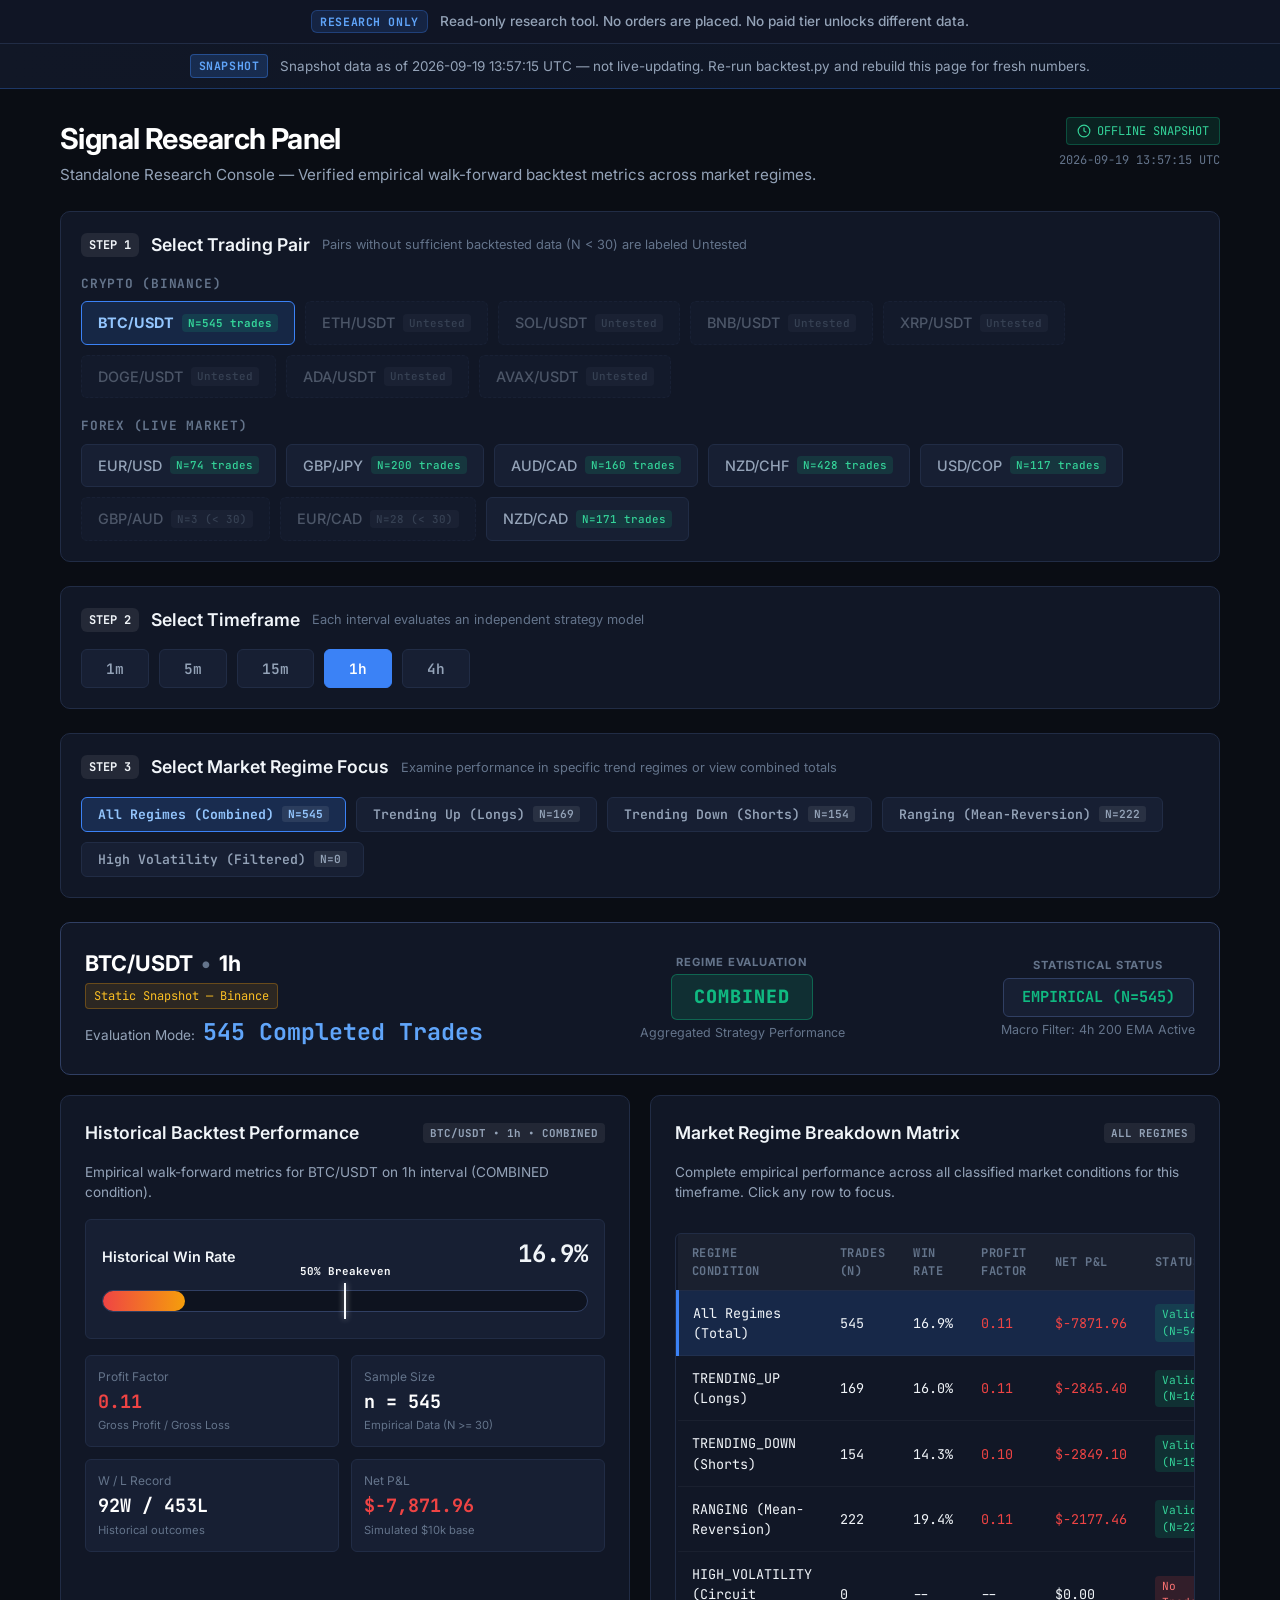
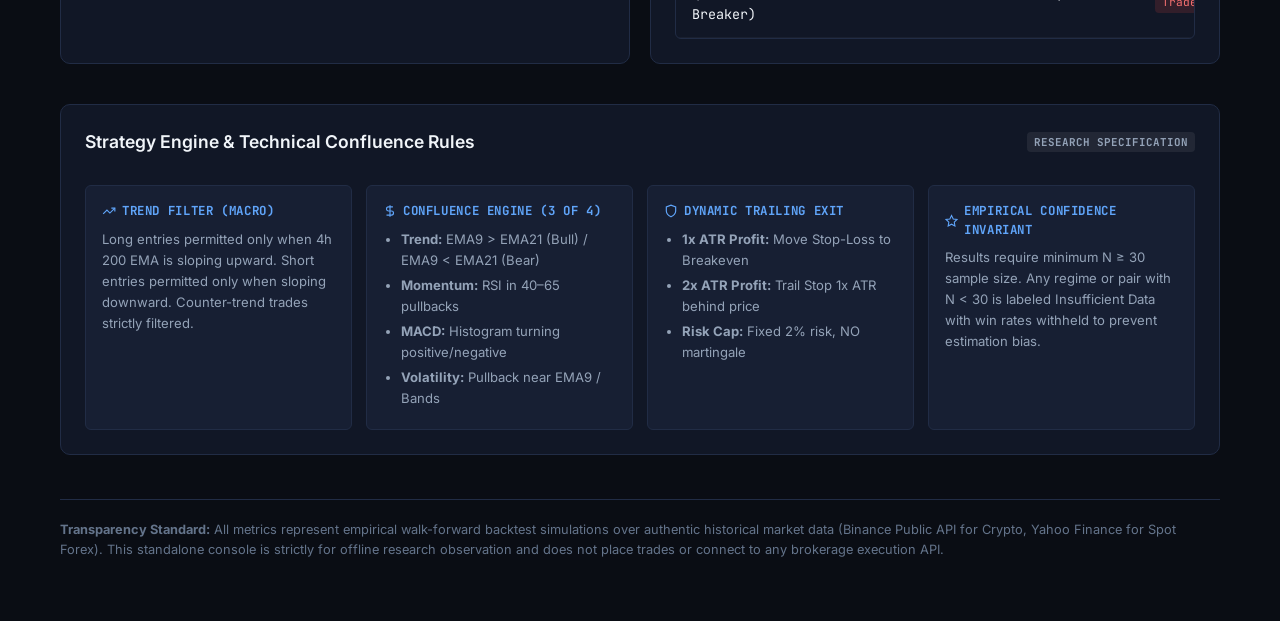
==== static_app/index.html @ f7560f65 "spot bot flask app" ====
<!DOCTYPE html>
<html lang="en">
<head>
  <meta charset="UTF-8">
  <meta name="viewport" content="width=device-width, initial-scale=1.0, maximum-scale=1.0, user-scalable=no">
  <title>Signal Research Panel | Offline Empirical Observer</title>

  <!-- PWA Metadata -->
  <link rel="manifest" href="manifest.json">
  <meta name="theme-color" content="#3b82f6">
  <meta name="apple-mobile-web-app-capable" content="yes">
  <meta name="apple-mobile-web-app-status-bar-style" content="black-translucent">
  <link rel="icon" type="image/png" sizes="192x192" href="icon-192.png">
  <link rel="apple-touch-icon" href="icon-192.png">

  <!-- Typography Fallbacks -->
  <link rel="preconnect" href="https://fonts.googleapis.com">
  <link rel="preconnect" href="https://fonts.gstatic.com" crossorigin>
  <link href="https://fonts.googleapis.com/css2?family=JetBrains+Mono:wght@400;500;600;700&family=Inter:wght@400;500;600;700&display=swap" rel="stylesheet">

  <style>
/* Signal Research Panel - Modern Dark Theme Stylesheet */
:root {
  --bg-main: #0a0d14;
  --bg-card: #111726;
  --bg-card-sub: #171f33;
  --border-subtle: #212c45;
  --border-strong: #303f63;
  
  --text-primary: #f1f5f9;
  --text-secondary: #94a3b8;
  --text-muted: #64748b;
  
  --color-brand: #3b82f6;
  --color-success: #10b981;
  --color-danger: #ef4444;
  --color-warning: #f59e0b;
  --color-info: #06b6d4;
  
  --font-sans: 'Inter', -apple-system, BlinkMacSystemFont, "Segoe UI", Roboto, sans-serif;
  --font-mono: 'JetBrains Mono', monospace;
  
  --radius-sm: 6px;
  --radius-md: 10px;
  --radius-lg: 14px;
}

* {
  box-sizing: border-box;
  margin: 0;
  padding: 0;
}

body {
  background-color: var(--bg-main);
  color: var(--text-primary);
  font-family: var(--font-sans);
  line-height: 1.5;
  min-height: 100vh;
  display: flex;
  flex-direction: column;
}

/* ==========================================================================
   Top Fixed Non-Dismissible Safety Banner
   ========================================================================== */
.top-notice-banner {
  position: sticky;
  top: 0;
  left: 0;
  right: 0;
  z-index: 100;
  background: rgba(17, 23, 38, 0.95);
  backdrop-filter: blur(8px);
  border-bottom: 1px solid var(--border-subtle);
  padding: 10px 20px;
}

.banner-inner {
  max-width: 1200px;
  margin: 0 auto;
  display: flex;
  align-items: center;
  gap: 12px;
  justify-content: center;
  font-size: 0.85rem;
}

.banner-badge {
  background-color: rgba(59, 130, 246, 0.15);
  color: #60a5fa;
  border: 1px solid rgba(59, 130, 246, 0.3);
  padding: 2px 8px;
  border-radius: var(--radius-sm);
  font-weight: 700;
  font-size: 0.72rem;
  letter-spacing: 0.05em;
  font-family: var(--font-mono);
}

.banner-text {
  color: var(--text-secondary);
  font-weight: 500;
}

/* ==========================================================================
   Main Application Container
   ========================================================================== */
.app-container {
  max-width: 1200px;
  width: 100%;
  margin: 0 auto;
  padding: 28px 20px 60px;
  display: flex;
  flex-direction: column;
  gap: 24px;
}

/* Header Section */
.panel-header {
  display: flex;
  justify-content: space-between;
  align-items: flex-start;
  flex-wrap: wrap;
  gap: 16px;
}

.panel-header h1 {
  font-size: 1.8rem;
  font-weight: 700;
  letter-spacing: -0.02em;
  color: #fff;
}

.panel-header .subtitle {
  color: var(--text-secondary);
  font-size: 0.95rem;
  margin-top: 4px;
}

.header-actions {
  display: flex;
  flex-direction: column;
  align-items: flex-end;
  gap: 6px;
}

.action-btn {
  background-color: var(--bg-card);
  color: var(--text-primary);
  border: 1px solid var(--border-strong);
  padding: 8px 16px;
  border-radius: var(--radius-sm);
  cursor: pointer;
  display: flex;
  align-items: center;
  gap: 8px;
  font-size: 0.88rem;
  font-weight: 600;
  transition: all 0.2s ease;
}

.action-btn:hover {
  background-color: var(--bg-card-sub);
  border-color: var(--color-brand);
}

.timestamp-label {
  font-size: 0.75rem;
  color: var(--text-muted);
  font-family: var(--font-mono);
}

/* ==========================================================================
   Selection Cards (Pairs & Timeframes)
   ========================================================================== */
.selection-card {
  background-color: var(--bg-card);
  border: 1px solid var(--border-subtle);
  border-radius: var(--radius-md);
  padding: 20px;
}

.step-header {
  display: flex;
  align-items: center;
  gap: 12px;
  margin-bottom: 16px;
  flex-wrap: wrap;
}

.step-number {
  background-color: rgba(255, 255, 255, 0.08);
  color: var(--text-primary);
  font-size: 0.75rem;
  font-weight: 700;
  padding: 3px 8px;
  border-radius: var(--radius-sm);
  font-family: var(--font-mono);
}

.step-header h2 {
  font-size: 1.1rem;
  font-weight: 600;
}

.step-hint {
  font-size: 0.8rem;
  color: var(--text-muted);
}

/* Chips Container */
.chips-container {
  display: flex;
  flex-wrap: wrap;
  gap: 10px;
}

.chip {
  background-color: var(--bg-card-sub);
  border: 1px solid var(--border-subtle);
  color: var(--text-secondary);
  padding: 10px 16px;
  border-radius: var(--radius-sm);
  cursor: pointer;
  display: flex;
  align-items: center;
  gap: 8px;
  font-size: 0.9rem;
  font-weight: 500;
  transition: all 0.15s ease;
  user-select: none;
}

.chip:hover:not(.disabled) {
  border-color: var(--color-brand);
  color: #fff;
  transform: translateY(-1px);
}

.chip.active {
  background-color: rgba(59, 130, 246, 0.15);
  border-color: var(--color-brand);
  color: #93c5fd;
  font-weight: 700;
}

.chip.disabled {
  opacity: 0.45;
  cursor: not-allowed;
  border-style: dashed;
}

.chip-status-tag {
  font-size: 0.68rem;
  padding: 1px 6px;
  border-radius: 4px;
  font-family: var(--font-mono);
}

.chip-status-tag.tested {
  background-color: rgba(16, 185, 129, 0.15);
  color: #34d399;
}

.chip-status-tag.untested {
  background-color: rgba(148, 163, 184, 0.12);
  color: var(--text-muted);
}

/* Pair Grouping */
.pair-groups-container {
  display: flex;
  flex-direction: column;
  gap: 18px;
  width: 100%;
}

.pair-group {
  display: flex;
  flex-direction: column;
  gap: 8px;
}

.group-title {
  font-size: 0.8rem;
  font-weight: 700;
  color: var(--text-muted);
  text-transform: uppercase;
  letter-spacing: 0.06em;
  font-family: var(--font-mono);
  display: flex;
  align-items: center;
  gap: 6px;
}

.group-chips {
  display: flex;
  flex-wrap: wrap;
  gap: 10px;
}

/* Data Source Badge */
.source-tag {
  display: inline-block;
  font-size: 0.75rem;
  font-family: var(--font-mono);
  padding: 3px 8px;
  border-radius: 4px;
  background-color: rgba(255, 255, 255, 0.06);
  color: var(--text-secondary);
  border: 1px solid var(--border-subtle);
  margin-top: 4px;
}

.source-tag.forex {
  background-color: rgba(14, 165, 233, 0.12);
  color: #38bdf8;
  border-color: rgba(14, 165, 233, 0.3);
}

.source-tag.crypto {
  background-color: rgba(245, 158, 11, 0.12);
  color: #fbbf24;
  border-color: rgba(245, 158, 11, 0.3);
}

/* Timeframe Buttons */
.timeframe-buttons {
  display: flex;
  flex-wrap: wrap;
  gap: 10px;
}

.tf-btn {
  background-color: var(--bg-card-sub);
  border: 1px solid var(--border-subtle);
  color: var(--text-secondary);
  padding: 9px 24px;
  border-radius: var(--radius-sm);
  font-family: var(--font-mono);
  font-size: 0.9rem;
  font-weight: 600;
  cursor: pointer;
  transition: all 0.15s ease;
}

.tf-btn:hover {
  border-color: var(--color-brand);
  color: #fff;
}

.tf-btn.active {
  background-color: var(--color-brand);
  border-color: var(--color-brand);
  color: #fff;
}

/* ==========================================================================
   Result Panel
   ========================================================================== */
.result-panel {
  display: flex;
  flex-direction: column;
  gap: 20px;
}

.result-summary-card {
  background-color: var(--bg-card);
  border: 1px solid var(--border-strong);
  border-radius: var(--radius-md);
  padding: 24px;
  display: flex;
  justify-content: space-between;
  align-items: center;
  flex-wrap: wrap;
  gap: 20px;
}

.pair-timeframe-tag {
  font-size: 1.35rem;
  font-weight: 700;
  display: flex;
  align-items: center;
  gap: 8px;
  color: #fff;
}

.dot-separator {
  color: var(--text-muted);
}

.price-display {
  display: flex;
  align-items: baseline;
  gap: 8px;
  margin-top: 6px;
}

.price-label {
  font-size: 0.85rem;
  color: var(--text-secondary);
}

.price-value {
  font-family: var(--font-mono);
  font-size: 1.45rem;
  font-weight: 700;
  color: #60a5fa;
}

.summary-center, .summary-right {
  display: flex;
  flex-direction: column;
  align-items: center;
  text-align: center;
  gap: 4px;
}

.metric-label {
  font-size: 0.7rem;
  font-weight: 700;
  letter-spacing: 0.08em;
  color: var(--text-muted);
}

.signal-badge {
  padding: 8px 22px;
  border-radius: var(--radius-sm);
  font-size: 1.15rem;
  font-weight: 800;
  letter-spacing: 0.05em;
  font-family: var(--font-mono);
  text-transform: uppercase;
  border: 1px solid transparent;
}

.signal-badge.signal-long {
  background-color: rgba(16, 185, 129, 0.15);
  color: #10b981;
  border-color: rgba(16, 185, 129, 0.4);
}

.signal-badge.signal-short {
  background-color: rgba(239, 68, 68, 0.15);
  color: #ef4444;
  border-color: rgba(239, 68, 68, 0.4);
}

.signal-badge.signal-hold {
  background-color: rgba(100, 116, 139, 0.15);
  color: #94a3b8;
  border-color: rgba(100, 116, 139, 0.3);
}

.rule-subtext, .macro-subtext {
  font-size: 0.78rem;
  color: var(--text-muted);
}

.regime-badge {
  background-color: var(--bg-card-sub);
  border: 1px solid var(--border-strong);
  color: #e2e8f0;
  font-family: var(--font-mono);
  font-size: 0.95rem;
  font-weight: 700;
  padding: 7px 18px;
  border-radius: var(--radius-sm);
}

/* ==========================================================================
   Analysis Grid (Backtest vs Live Indicators)
   ========================================================================== */
.analysis-grid {
  display: grid;
  grid-template-columns: repeat(auto-fit, minmax(360px, 1fr));
  gap: 20px;
}

.analysis-card {
  background-color: var(--bg-card);
  border: 1px solid var(--border-subtle);
  border-radius: var(--radius-md);
  padding: 24px;
  display: flex;
  flex-direction: column;
  gap: 16px;
}

.card-header {
  display: flex;
  justify-content: space-between;
  align-items: center;
}

.card-header h3 {
  font-size: 1.1rem;
  font-weight: 600;
}

.card-tag {
  font-size: 0.68rem;
  font-family: var(--font-mono);
  font-weight: 700;
  background-color: rgba(255, 255, 255, 0.07);
  padding: 2px 7px;
  border-radius: 4px;
  color: var(--text-secondary);
}

.card-description {
  font-size: 0.85rem;
  color: var(--text-secondary);
}

/* Win Rate Gauge Block */
.win-rate-block {
  background-color: var(--bg-card-sub);
  border: 1px solid var(--border-subtle);
  border-radius: var(--radius-sm);
  padding: 16px;
}

.win-rate-header {
  display: flex;
  justify-content: space-between;
  align-items: baseline;
  margin-bottom: 12px;
}

.stat-title {
  font-size: 0.9rem;
  font-weight: 600;
}

.stat-number {
  font-family: var(--font-mono);
  font-size: 1.5rem;
  font-weight: 700;
  color: #fff;
}

/* Gauge with 50% Breakeven Line */
.gauge-wrapper {
  margin: 18px 0 10px;
}

.gauge-track {
  position: relative;
  height: 22px;
  background-color: rgba(0, 0, 0, 0.4);
  border: 1px solid var(--border-strong);
  border-radius: 11px;
  overflow: visible;
}

.gauge-fill {
  height: 100%;
  border-radius: 10px;
  background: linear-gradient(90deg, #ef4444, #f59e0b);
  transition: width 0.4s ease-out;
}

.gauge-fill.profitable {
  background: linear-gradient(90deg, #10b981, #059669);
}

.breakeven-line {
  position: absolute;
  top: -8px;
  bottom: -8px;
  left: 50%;
  width: 2px;
  background-color: #f8fafc;
  transform: translateX(-50%);
  z-index: 2;
  box-shadow: 0 0 6px rgba(255, 255, 255, 0.6);
}

.breakeven-label {
  position: absolute;
  top: -20px;
  left: 50%;
  transform: translateX(-50%);
  font-size: 0.68rem;
  font-weight: 700;
  font-family: var(--font-mono);
  color: #f8fafc;
  white-space: nowrap;
}

/* Insufficient Data Alert Box */
.warning-box {
  background-color: rgba(245, 158, 11, 0.1);
  border: 1px solid rgba(245, 158, 11, 0.3);
  color: #fcd34d;
  padding: 12px 14px;
  border-radius: var(--radius-sm);
  display: flex;
  align-items: flex-start;
  gap: 10px;
  font-size: 0.82rem;
  margin-top: 10px;
}

.warning-box p {
  color: #fde68a;
  margin-top: 4px;
  font-size: 0.77rem;
}

.hidden {
  display: none !important;
}

/* Secondary Metrics Grid */
.backtest-metrics-grid {
  display: grid;
  grid-template-columns: 1fr 1fr;
  gap: 12px;
}

.metric-box {
  background-color: var(--bg-card-sub);
  border: 1px solid var(--border-subtle);
  border-radius: var(--radius-sm);
  padding: 12px;
  display: flex;
  flex-direction: column;
}

.box-label {
  font-size: 0.75rem;
  color: var(--text-muted);
}

.box-value {
  font-family: var(--font-mono);
  font-size: 1.15rem;
  font-weight: 700;
  color: #fff;
  margin: 2px 0;
}

.box-hint {
  font-size: 0.7rem;
  color: var(--text-muted);
}

/* Indicators Grid */
.indicators-grid {
  display: grid;
  grid-template-columns: repeat(auto-fit, minmax(150px, 1fr));
  gap: 12px;
}

.ind-card {
  background-color: var(--bg-card-sub);
  border: 1px solid var(--border-subtle);
  border-radius: var(--radius-sm);
  padding: 12px;
  display: flex;
  flex-direction: column;
  gap: 4px;
}

.ind-name {
  font-size: 0.75rem;
  color: var(--text-muted);
}

.ind-main-val {
  font-family: var(--font-mono);
  font-size: 1.15rem;
  font-weight: 700;
  color: #e2e8f0;
}

.ind-dual-value {
  display: flex;
  align-items: baseline;
  gap: 4px;
  font-family: var(--font-mono);
  font-size: 0.95rem;
  font-weight: 600;
  color: #e2e8f0;
}

.vs-divider {
  color: var(--text-muted);
  font-size: 0.8rem;
}

.mono-val {
  font-family: var(--font-mono);
}

.ind-status {
  font-size: 0.72rem;
  color: var(--text-secondary);
}

/* Suggested Levels Card */
.suggested-levels-box {
  background-color: rgba(30, 41, 59, 0.4);
  border: 1px solid var(--border-subtle);
  border-radius: var(--radius-sm);
  padding: 14px;
  margin-top: 4px;
}

.levels-header {
  margin-bottom: 8px;
}

.levels-title {
  font-size: 0.78rem;
  font-weight: 600;
  color: var(--text-muted);
  text-transform: uppercase;
  letter-spacing: 0.04em;
}

.levels-row {
  display: flex;
  justify-content: space-between;
  flex-wrap: wrap;
  gap: 12px;
  font-size: 0.86rem;
  color: var(--text-secondary);
}

.sl-val {
  color: #f87171;
}

.tp-val {
  color: #34d399;
}

/* ==========================================================================
   Footer
   ========================================================================== */
.panel-footer {
  margin-top: 20px;
  border-top: 1px solid var(--border-subtle);
  padding-top: 20px;
}

.footer-notice p {
  font-size: 0.8rem;
  color: var(--text-muted);
  line-height: 1.6;
}

/* Responsive adjustments */
@media (max-width: 768px) {
  .result-summary-card {
    flex-direction: column;
    align-items: flex-start;
  }
  .summary-center, .summary-right {
    align-items: flex-start;
    text-align: left;
  }
  .analysis-grid {
    grid-template-columns: 1fr;
  }
}


/* Standalone Static App Enhancements */
.snapshot-notice-banner {
  background: linear-gradient(90deg, #111726, #0e1626);
  border-bottom: 1px solid rgba(59, 130, 246, 0.3);
  color: #94a3b8;
  padding: 10px 18px;
  font-size: 0.84rem;
  display: flex;
  align-items: center;
  justify-content: center;
  gap: 12px;
  text-align: center;
  flex-wrap: wrap;
}

.snapshot-badge {
  background-color: rgba(59, 130, 246, 0.2);
  color: #60a5fa;
  border: 1px solid rgba(59, 130, 246, 0.4);
  font-family: var(--font-mono);
  font-size: 0.72rem;
  font-weight: 700;
  padding: 2px 8px;
  border-radius: 4px;
  text-transform: uppercase;
  letter-spacing: 0.05em;
}

.snapshot-status-tag {
  background-color: rgba(16, 185, 129, 0.12);
  color: #34d399;
  border: 1px solid rgba(16, 185, 129, 0.3);
  font-family: var(--font-mono);
  font-size: 0.75rem;
  padding: 4px 10px;
  border-radius: 4px;
  display: inline-flex;
  align-items: center;
  gap: 6px;
}

.regime-selector-buttons {
  display: flex;
  flex-wrap: wrap;
  gap: 10px;
}

.regime-btn {
  background-color: var(--bg-card-sub);
  border: 1px solid var(--border-subtle);
  color: var(--text-secondary);
  padding: 8px 16px;
  border-radius: var(--radius-sm);
  font-family: var(--font-mono);
  font-size: 0.82rem;
  font-weight: 600;
  cursor: pointer;
  transition: all 0.15s ease;
  display: flex;
  align-items: center;
  gap: 8px;
}

.regime-btn:hover {
  border-color: var(--color-brand);
  color: #fff;
}

.regime-btn.active {
  background-color: rgba(59, 130, 246, 0.2);
  border-color: var(--color-brand);
  color: #93c5fd;
  font-weight: 700;
}

.regime-btn .regime-count {
  font-size: 0.7rem;
  padding: 1px 6px;
  border-radius: 3px;
  background-color: rgba(255, 255, 255, 0.08);
}

.breakdown-table-wrapper {
  overflow-x: auto;
  margin-top: 14px;
  border: 1px solid var(--border-subtle);
  border-radius: var(--radius-sm);
}

.breakdown-table {
  width: 100%;
  border-collapse: collapse;
  font-size: 0.84rem;
  font-family: var(--font-sans);
}

.breakdown-table th {
  text-align: left;
  padding: 10px 14px;
  background-color: rgba(255, 255, 255, 0.04);
  color: var(--text-muted);
  font-family: var(--font-mono);
  font-size: 0.75rem;
  text-transform: uppercase;
  letter-spacing: 0.05em;
  border-bottom: 1px solid var(--border-subtle);
}

.breakdown-table td {
  padding: 12px 14px;
  border-bottom: 1px solid rgba(255, 255, 255, 0.04);
  color: var(--text-primary);
  font-family: var(--font-mono);
}

.breakdown-table tbody tr {
  cursor: pointer;
  transition: background-color 0.15s ease;
}

.breakdown-table tbody tr:hover {
  background-color: rgba(59, 130, 246, 0.08);
}

.breakdown-table tbody tr.active-row {
  background-color: rgba(59, 130, 246, 0.16);
  border-left: 3px solid var(--color-brand);
}

.status-pill {
  display: inline-block;
  font-size: 0.7rem;
  padding: 2px 7px;
  border-radius: 4px;
  font-family: var(--font-mono);
}

.status-pill.valid {
  background-color: rgba(16, 185, 129, 0.15);
  color: #34d399;
}

.status-pill.insufficient {
  background-color: rgba(239, 68, 68, 0.15);
  color: #f87171;
}

.spec-grid {
  display: grid;
  grid-template-columns: repeat(auto-fit, minmax(260px, 1fr));
  gap: 14px;
  margin-top: 14px;
}

.spec-box {
  background-color: var(--bg-card-sub);
  border: 1px solid var(--border-subtle);
  border-radius: var(--radius-sm);
  padding: 16px;
}

.spec-box-title {
  font-size: 0.78rem;
  font-family: var(--font-mono);
  font-weight: 700;
  color: #60a5fa;
  text-transform: uppercase;
  letter-spacing: 0.05em;
  margin-bottom: 8px;
  display: flex;
  align-items: center;
  gap: 6px;
}

.spec-box-body {
  font-size: 0.82rem;
  color: var(--text-secondary);
  line-height: 1.6;
}

.spec-box-body ul {
  padding-left: 18px;
  margin-top: 6px;
}

.spec-box-body li {
  margin-bottom: 4px;
}

.empty-state-notice {
  text-align: center;
  padding: 32px 16px;
  color: var(--text-muted);
  font-family: var(--font-mono);
  font-size: 0.9rem;
}

  </style>
</head>
<body>
  <!-- Fixed, Non-Dismissible Safety & Integrity Banner -->
  <header class="top-notice-banner" role="alert">
    <div class="banner-inner">
      <span class="banner-badge">RESEARCH ONLY</span>
      <span class="banner-text">Read-only research tool. No orders are placed. No paid tier unlocks different data.</span>
    </div>
  </header>

  <!-- Static Snapshot Notice Note (Requirement 5) -->
  <div class="snapshot-notice-banner">
    <span class="snapshot-badge">SNAPSHOT</span>
    <span>Snapshot data as of 2026-09-19 13:57:15 UTC — not live-updating. Re-run backtest.py and rebuild this page for fresh numbers.</span>
  </div>

  <main class="app-container">
    <!-- Header Title Section -->
    <section class="panel-header">
      <div class="title-group">
        <h1>Signal Research Panel</h1>
        <p class="subtitle">Standalone Research Console — Verified empirical walk-forward backtest metrics across market regimes.</p>
      </div>
      <div class="header-actions">
        <span class="snapshot-status-tag">
          <svg viewBox="0 0 24 24" width="14" height="14" fill="none" stroke="currentColor" stroke-width="2">
            <circle cx="12" cy="12" r="10"/>
            <polyline points="12 6 12 12 16 14"/>
          </svg>
          <span>OFFLINE SNAPSHOT</span>
        </span>
        <span class="timestamp-label">2026-09-19 13:57:15 UTC</span>
      </div>
    </section>

    <!-- Step 1: Pair Picker -->
    <section class="selection-card">
      <div class="step-header">
        <span class="step-number">STEP 1</span>
        <h2>Select Trading Pair</h2>
        <span class="step-hint">Pairs without sufficient backtested data (N &lt; 30) are labeled Untested</span>
      </div>
      <div id="pairContainer" class="chips-container" aria-label="Trading Pairs">
        <!-- Injected via JavaScript from embedded PAIR_GROUPS -->
      </div>
    </section>

    <!-- Step 2: Timeframe Picker -->
    <section class="selection-card">
      <div class="step-header">
        <span class="step-number">STEP 2</span>
        <h2>Select Timeframe</h2>
        <span class="step-hint">Each interval evaluates an independent strategy model</span>
      </div>
      <div id="timeframeContainer" class="timeframe-buttons" aria-label="Timeframes">
        <button class="tf-btn" data-tf="1m">1m</button>
        <button class="tf-btn" data-tf="5m">5m</button>
        <button class="tf-btn" data-tf="15m">15m</button>
        <button class="tf-btn active" data-tf="1h">1h</button>
        <button class="tf-btn" data-tf="4h">4h</button>
      </div>
    </section>

    <!-- Step 3: Market Regime Selector -->
    <section class="selection-card">
      <div class="step-header">
        <span class="step-number">STEP 3</span>
        <h2>Select Market Regime Focus</h2>
        <span class="step-hint">Examine performance in specific trend regimes or view combined totals</span>
      </div>
      <div id="regimeContainer" class="regime-selector-buttons" aria-label="Market Regimes">
        <!-- Injected via JavaScript -->
      </div>
    </section>

    <!-- Result Panel (Signal Summary, Backtested Metrics, Regime Matrix) -->
    <section id="resultPanel" class="result-panel">
      <!-- Top Signal Summary Header -->
      <div class="result-summary-card">
        <div class="summary-left">
          <div class="pair-timeframe-tag">
            <span id="displaySymbol">BTC/USDT</span>
            <span class="dot-separator">•</span>
            <span id="displayTimeframe">1h</span>
          </div>
          <div id="dataSourceBadge" class="source-tag crypto">Static Snapshot — Binance</div>
          <div class="price-display">
            <span class="price-label">Evaluation Mode:</span>
            <span id="displayPrice" class="price-value">Walk-Forward Simulation</span>
          </div>
        </div>

        <div class="summary-center">
          <span class="metric-label">REGIME EVALUATION</span>
          <div id="signalBadge" class="signal-badge signal-long">
            <span id="signalText">ALL REGIMES</span>
          </div>
          <span id="ruleSetText" class="rule-subtext">Aggregated Strategy Performance</span>
        </div>

        <div class="summary-right">
          <span class="metric-label">STATISTICAL STATUS</span>
          <div id="regimeBadge" class="regime-badge">EMPIRICAL DATA</div>
          <span id="macroTrendText" class="macro-subtext">Macro Filter: 4h 200 EMA Active</span>
        </div>
      </div>

      <!-- Main Two-Column Analysis Section -->
      <div class="analysis-grid">
        <!-- Left: Empirical Backtest Track Record -->
        <div class="analysis-card backtest-card">
          <div class="card-header">
            <h3>Historical Backtest Performance</h3>
            <span id="regimeTagLabel" class="card-tag">EXACT REGIME + TIMEFRAME</span>
          </div>
          <p id="regimeDescription" class="card-description">
            Empirical walk-forward metrics for this exact pair, timeframe, and regime combination.
          </p>

          <!-- Win Rate Visualization Bar -->
          <div class="win-rate-block">
            <div class="win-rate-header">
              <span class="stat-title">Historical Win Rate</span>
              <span id="winRateValue" class="stat-number">--.-%</span>
            </div>

            <!-- Gauge Container with 50% Breakeven Threshold -->
            <div class="gauge-wrapper">
              <div class="gauge-track">
                <div id="winRateBar" class="gauge-fill" style="width: 0%;"></div>
                <!-- 50% Reference Marker -->
                <div class="breakeven-line" title="50% Breakeven Reference">
                  <span class="breakeven-label">50% Breakeven</span>
                </div>
              </div>
            </div>

            <!-- Insufficient Data Alert Box (Shown when sample size < 30) -->
            <div id="insufficientDataAlert" class="warning-box hidden">
              <svg viewBox="0 0 24 24" width="18" height="18" fill="none" stroke="currentColor" stroke-width="2">
                <circle cx="12" cy="12" r="10"/>
                <line x1="12" y1="8" x2="12" y2="12"/>
                <line x1="12" y1="16" x2="12.01" y2="16"/>
              </svg>
              <div>
                <strong>Insufficient data — not enough completed trades yet.</strong>
                <p>Empirical sample size is under the mandatory 30-trade statistical confidence threshold. Win rate and profit factor are withheld to prevent misleading estimation.</p>
              </div>
            </div>
          </div>

          <!-- Secondary Backtest Metrics Grid -->
          <div class="backtest-metrics-grid">
            <div class="metric-box">
              <span class="box-label">Profit Factor</span>
              <span id="profitFactorValue" class="box-value">-.--</span>
              <span class="box-hint">Gross Profit / Gross Loss</span>
            </div>
            <div class="metric-box">
              <span class="box-label">Sample Size</span>
              <span id="sampleSizeValue" class="box-value">n = --</span>
              <span id="sampleConfidenceLabel" class="box-hint">Trades recorded</span>
            </div>
            <div class="metric-box">
              <span class="box-label">W / L Record</span>
              <span id="recordValue" class="box-value">--W / --L</span>
              <span class="box-hint">Historical outcomes</span>
            </div>
            <div class="metric-box">
              <span class="box-label">Net P&amp;L</span>
              <span id="netPnlValue" class="box-value">$---.--</span>
              <span class="box-hint">Simulated $10k base</span>
            </div>
          </div>
        </div>

        <!-- Right: Market Regime Breakdown Matrix -->
        <div class="analysis-card indicators-card">
          <div class="card-header">
            <h3>Market Regime Breakdown Matrix</h3>
            <span class="card-tag">ALL REGIMES</span>
          </div>
          <p class="card-description">
            Complete empirical performance across all classified market conditions for this timeframe. Click any row to focus.
          </p>

          <div class="breakdown-table-wrapper">
            <table class="breakdown-table">
              <thead>
                <tr>
                  <th>Regime Condition</th>
                  <th>Trades (N)</th>
                  <th>Win Rate</th>
                  <th>Profit Factor</th>
                  <th>Net P&amp;L</th>
                  <th>Status</th>
                </tr>
              </thead>
              <tbody id="regimeBreakdownBody">
                <!-- Injected via JavaScript -->
              </tbody>
            </table>
          </div>
        </div>
      </div>

      <!-- Strategy Framework & Technical Invariants Card -->
      <div class="analysis-card" style="margin-top: 20px;">
        <div class="card-header">
          <h3>Strategy Engine &amp; Technical Confluence Rules</h3>
          <span class="card-tag">RESEARCH SPECIFICATION</span>
        </div>
        <div class="spec-grid">
          <div class="spec-box">
            <div class="spec-box-title">
              <svg viewBox="0 0 24 24" width="14" height="14" fill="none" stroke="currentColor" stroke-width="2"><polyline points="22 7 13.5 15.5 8.5 10.5 2 17"/><polyline points="16 7 22 7 22 13"/></svg>
              <span>Trend Filter (Macro)</span>
            </div>
            <div class="spec-box-body">
              Long entries permitted only when 4h 200 EMA is sloping upward. Short entries permitted only when sloping downward. Counter-trend trades strictly filtered.
            </div>
          </div>

          <div class="spec-box">
            <div class="spec-box-title">
              <svg viewBox="0 0 24 24" width="14" height="14" fill="none" stroke="currentColor" stroke-width="2"><path d="M12 2v20M17 5H9.5a3.5 3.5 0 0 0 0 7h5a3.5 3.5 0 0 1 0 7H6"/></svg>
              <span>Confluence Engine (3 of 4)</span>
            </div>
            <div class="spec-box-body">
              <ul>
                <li><strong>Trend:</strong> EMA9 &gt; EMA21 (Bull) / EMA9 &lt; EMA21 (Bear)</li>
                <li><strong>Momentum:</strong> RSI in 40–65 pullbacks</li>
                <li><strong>MACD:</strong> Histogram turning positive/negative</li>
                <li><strong>Volatility:</strong> Pullback near EMA9 / Bands</li>
              </ul>
            </div>
          </div>

          <div class="spec-box">
            <div class="spec-box-title">
              <svg viewBox="0 0 24 24" width="14" height="14" fill="none" stroke="currentColor" stroke-width="2"><path d="M12 22s8-4 8-10V5l-8-3-8 3v7c0 6 8 10 8 10z"/></svg>
              <span>Dynamic Trailing Exit</span>
            </div>
            <div class="spec-box-body">
              <ul>
                <li><strong>1x ATR Profit:</strong> Move Stop-Loss to Breakeven</li>
                <li><strong>2x ATR Profit:</strong> Trail Stop 1x ATR behind price</li>
                <li><strong>Risk Cap:</strong> Fixed 2% risk, NO martingale</li>
              </ul>
            </div>
          </div>

          <div class="spec-box">
            <div class="spec-box-title">
              <svg viewBox="0 0 24 24" width="14" height="14" fill="none" stroke="currentColor" stroke-width="2"><polygon points="12 2 15.09 8.26 22 9.27 17 14.14 18.18 21.02 12 17.77 5.82 21.02 7 14.14 2 9.27 8.91 8.26 12 2"/></svg>
              <span>Empirical Confidence Invariant</span>
            </div>
            <div class="spec-box-body">
              Results require minimum N &ge; 30 sample size. Any regime or pair with N &lt; 30 is labeled Insufficient Data with win rates withheld to prevent estimation bias.
            </div>
          </div>
        </div>
      </div>
    </section>

    <!-- Footer Disclaimers -->
    <footer class="panel-footer">
      <div class="footer-notice">
        <p><strong>Transparency Standard:</strong> All metrics represent empirical walk-forward backtest simulations over authentic historical market data (Binance Public API for Crypto, Yahoo Finance for Spot Forex). This standalone console is strictly for offline research observation and does not place trades or connect to any brokerage execution API.</p>
      </div>
    </footer>
  </main>

  <!-- Standalone Script with Embedded Data Snapshot (Zero API / Fetch Calls) -->
  <script>
    // Embedded Backtest Snapshot directly from backtest_cache.json
    const BACKTEST_CACHE = {
  "BTC/USDT": {
    "1m": {
      "TRENDING_UP": {
        "pair": "BTC/USDT",
        "timeframe": "1m",
        "regime": "TRENDING_UP",
        "trades": 9,
        "sample_size": 9,
        "wins": 0,
        "losses": 9,
        "win_rate": null,
        "raw_win_rate": 0.0,
        "profit_factor": null,
        "raw_profit_factor": 0.0,
        "net_pnl": -92.25,
        "insufficient_data": true
      },
      "TRENDING_DOWN": {
        "pair": "BTC/USDT",
        "timeframe": "1m",
        "regime": "TRENDING_DOWN",
        "trades": 0,
        "sample_size": 0,
        "wins": 0,
        "losses": 0,
        "win_rate": null,
        "raw_win_rate": 0.0,
        "profit_factor": null,
        "raw_profit_factor": 0.0,
        "net_pnl": 0.0,
        "insufficient_data": true
      },
      "RANGING": {
        "pair": "BTC/USDT",
        "timeframe": "1m",
        "regime": "RANGING",
        "trades": 11,
        "sample_size": 11,
        "wins": 0,
        "losses": 11,
        "win_rate": null,
        "raw_win_rate": 0.0,
        "profit_factor": null,
        "raw_profit_factor": 0.0,
        "net_pnl": -215.57,
        "insufficient_data": true
      },
      "HIGH_VOLATILITY": {
        "pair": "BTC/USDT",
        "timeframe": "1m",
        "regime": "HIGH_VOLATILITY",
        "trades": 0,
        "sample_size": 0,
        "wins": 0,
        "losses": 0,
        "win_rate": null,
        "raw_win_rate": 0.0,
        "profit_factor": null,
        "raw_profit_factor": 0.0,
        "net_pnl": 0.0,
        "insufficient_data": true
      },
      "COMBINED": {
        "pair": "BTC/USDT",
        "timeframe": "1m",
        "regime": "COMBINED",
        "trades": 20,
        "sample_size": 20,
        "wins": 0,
        "losses": 20,
        "win_rate": null,
        "raw_win_rate": 0.0,
        "profit_factor": null,
        "raw_profit_factor": 0.0,
        "net_pnl": -307.82,
        "insufficient_data": true
      }
    },
    "5m": {
      "TRENDING_UP": {
        "pair": "BTC/USDT",
        "timeframe": "5m",
        "regime": "TRENDING_UP",
        "trades": 19,
        "sample_size": 19,
        "wins": 0,
        "losses": 19,
        "win_rate": null,
        "raw_win_rate": 0.0,
        "profit_factor": null,
        "raw_profit_factor": 0.0,
        "net_pnl": -284.55,
        "insufficient_data": true
      },
      "TRENDING_DOWN": {
        "pair": "BTC/USDT",
        "timeframe": "5m",
        "regime": "TRENDING_DOWN",
        "trades": 0,
        "sample_size": 0,
        "wins": 0,
        "losses": 0,
        "win_rate": null,
        "raw_win_rate": 0.0,
        "profit_factor": null,
        "raw_profit_factor": 0.0,
        "net_pnl": 0.0,
        "insufficient_data": true
      },
      "RANGING": {
        "pair": "BTC/USDT",
        "timeframe": "5m",
        "regime": "RANGING",
        "trades": 21,
        "sample_size": 21,
        "wins": 0,
        "losses": 21,
        "win_rate": null,
        "raw_win_rate": 0.0,
        "profit_factor": null,
        "raw_profit_factor": 0.0,
        "net_pnl": -411.38,
        "insufficient_data": true
      },
      "HIGH_VOLATILITY": {
        "pair": "BTC/USDT",
        "timeframe": "5m",
        "regime": "HIGH_VOLATILITY",
        "trades": 0,
        "sample_size": 0,
        "wins": 0,
        "losses": 0,
        "win_rate": null,
        "raw_win_rate": 0.0,
        "profit_factor": null,
        "raw_profit_factor": 0.0,
        "net_pnl": 0.0,
        "insufficient_data": true
      },
      "COMBINED": {
        "pair": "BTC/USDT",
        "timeframe": "5m",
        "regime": "COMBINED",
        "trades": 40,
        "sample_size": 40,
        "wins": 0,
        "losses": 40,
        "win_rate": 0.0,
        "raw_win_rate": 0.0,
        "profit_factor": 0.0,
        "raw_profit_factor": 0.0,
        "net_pnl": -695.93,
        "insufficient_data": false
      }
    },
    "15m": {
      "TRENDING_UP": {
        "pair": "BTC/USDT",
        "timeframe": "15m",
        "regime": "TRENDING_UP",
        "trades": 0,
        "sample_size": 0,
        "wins": 0,
        "losses": 0,
        "win_rate": null,
        "raw_win_rate": 0.0,
        "profit_factor": null,
        "raw_profit_factor": 0.0,
        "net_pnl": 0.0,
        "insufficient_data": true
      },
      "TRENDING_DOWN": {
        "pair": "BTC/USDT",
        "timeframe": "15m",
        "regime": "TRENDING_DOWN",
        "trades": 0,
        "sample_size": 0,
        "wins": 0,
        "losses": 0,
        "win_rate": null,
        "raw_win_rate": 0.0,
        "profit_factor": null,
        "raw_profit_factor": 0.0,
        "net_pnl": 0.0,
        "insufficient_data": true
      },
      "RANGING": {
        "pair": "BTC/USDT",
        "timeframe": "15m",
        "regime": "RANGING",
        "trades": 3,
        "sample_size": 3,
        "wins": 1,
        "losses": 2,
        "win_rate": null,
        "raw_win_rate": 33.33,
        "profit_factor": null,
        "raw_profit_factor": 0.04,
        "net_pnl": -37.36,
        "insufficient_data": true
      },
      "HIGH_VOLATILITY": {
        "pair": "BTC/USDT",
        "timeframe": "15m",
        "regime": "HIGH_VOLATILITY",
        "trades": 0,
        "sample_size": 0,
        "wins": 0,
        "losses": 0,
        "win_rate": null,
        "raw_win_rate": 0.0,
        "profit_factor": null,
        "raw_profit_factor": 0.0,
        "net_pnl": 0.0,
        "insufficient_data": true
      },
      "COMBINED": {
        "pair": "BTC/USDT",
        "timeframe": "15m",
        "regime": "COMBINED",
        "trades": 3,
        "sample_size": 3,
        "wins": 1,
        "losses": 2,
        "win_rate": null,
        "raw_win_rate": 33.33,
        "profit_factor": null,
        "raw_profit_factor": 0.04,
        "net_pnl": -37.36,
        "insufficient_data": true
      }
    },
    "1h": {
      "TRENDING_UP": {
        "pair": "BTC/USDT",
        "timeframe": "1h",
        "regime": "TRENDING_UP",
        "trades": 169,
        "sample_size": 169,
        "wins": 27,
        "losses": 142,
        "win_rate": 15.98,
        "raw_win_rate": 15.98,
        "profit_factor": 0.11,
        "raw_profit_factor": 0.11,
        "net_pnl": -2845.4,
        "insufficient_data": false
      },
      "TRENDING_DOWN": {
        "pair": "BTC/USDT",
        "timeframe": "1h",
        "regime": "TRENDING_DOWN",
        "trades": 154,
        "sample_size": 154,
        "wins": 22,
        "losses": 132,
        "win_rate": 14.29,
        "raw_win_rate": 14.29,
        "profit_factor": 0.1,
        "raw_profit_factor": 0.1,
        "net_pnl": -2849.1,
        "insufficient_data": false
      },
      "RANGING": {
        "pair": "BTC/USDT",
        "timeframe": "1h",
        "regime": "RANGING",
        "trades": 222,
        "sample_size": 222,
        "wins": 43,
        "losses": 179,
        "win_rate": 19.37,
        "raw_win_rate": 19.37,
        "profit_factor": 0.11,
        "raw_profit_factor": 0.11,
        "net_pnl": -2177.46,
        "insufficient_data": false
      },
      "HIGH_VOLATILITY": {
        "pair": "BTC/USDT",
        "timeframe": "1h",
        "regime": "HIGH_VOLATILITY",
        "trades": 0,
        "sample_size": 0,
        "wins": 0,
        "losses": 0,
        "win_rate": null,
        "raw_win_rate": 0.0,
        "profit_factor": null,
        "raw_profit_factor": 0.0,
        "net_pnl": 0.0,
        "insufficient_data": true
      },
      "COMBINED": {
        "pair": "BTC/USDT",
        "timeframe": "1h",
        "regime": "COMBINED",
        "trades": 545,
        "sample_size": 545,
        "wins": 92,
        "losses": 453,
        "win_rate": 16.88,
        "raw_win_rate": 16.88,
        "profit_factor": 0.11,
        "raw_profit_factor": 0.11,
        "net_pnl": -7871.96,
        "insufficient_data": false
      }
    },
    "4h": {
      "TRENDING_UP": {
        "pair": "BTC/USDT",
        "timeframe": "4h",
        "regime": "TRENDING_UP",
        "trades": 68,
        "sample_size": 68,
        "wins": 8,
        "losses": 60,
        "win_rate": 11.76,
        "raw_win_rate": 11.76,
        "profit_factor": 0.13,
        "raw_profit_factor": 0.13,
        "net_pnl": -1846.83,
        "insufficient_data": false
      },
      "TRENDING_DOWN": {
        "pair": "BTC/USDT",
        "timeframe": "4h",
        "regime": "TRENDING_DOWN",
        "trades": 83,
        "sample_size": 83,
        "wins": 11,
        "losses": 72,
        "win_rate": 13.25,
        "raw_win_rate": 13.25,
        "profit_factor": 0.16,
        "raw_profit_factor": 0.16,
        "net_pnl": -2074.49,
        "insufficient_data": false
      },
      "RANGING": {
        "pair": "BTC/USDT",
        "timeframe": "4h",
        "regime": "RANGING",
        "trades": 57,
        "sample_size": 57,
        "wins": 19,
        "losses": 38,
        "win_rate": 33.33,
        "raw_win_rate": 33.33,
        "profit_factor": 0.18,
        "raw_profit_factor": 0.18,
        "net_pnl": -742.84,
        "insufficient_data": false
      },
      "HIGH_VOLATILITY": {
        "pair": "BTC/USDT",
        "timeframe": "4h",
        "regime": "HIGH_VOLATILITY",
        "trades": 0,
        "sample_size": 0,
        "wins": 0,
        "losses": 0,
        "win_rate": null,
        "raw_win_rate": 0.0,
        "profit_factor": null,
        "raw_profit_factor": 0.0,
        "net_pnl": 0.0,
        "insufficient_data": true
      },
      "COMBINED": {
        "pair": "BTC/USDT",
        "timeframe": "4h",
        "regime": "COMBINED",
        "trades": 208,
        "sample_size": 208,
        "wins": 38,
        "losses": 170,
        "win_rate": 18.27,
        "raw_win_rate": 18.27,
        "profit_factor": 0.15,
        "raw_profit_factor": 0.15,
        "net_pnl": -4664.16,
        "insufficient_data": false
      }
    }
  },
  "EUR/USD": {
    "1h": {
      "TRENDING_UP": {
        "pair": "EUR/USD",
        "timeframe": "1h",
        "regime": "TRENDING_UP",
        "trades": 0,
        "sample_size": 0,
        "wins": 0,
        "losses": 0,
        "win_rate": null,
        "raw_win_rate": 0.0,
        "profit_factor": null,
        "raw_profit_factor": 0.0,
        "net_pnl": 0.0,
        "insufficient_data": true
      },
      "TRENDING_DOWN": {
        "pair": "EUR/USD",
        "timeframe": "1h",
        "regime": "TRENDING_DOWN",
        "trades": 4,
        "sample_size": 4,
        "wins": 0,
        "losses": 4,
        "win_rate": null,
        "raw_win_rate": 0.0,
        "profit_factor": null,
        "raw_profit_factor": 0.0,
        "net_pnl": -21.24,
        "insufficient_data": true
      },
      "RANGING": {
        "pair": "EUR/USD",
        "timeframe": "1h",
        "regime": "RANGING",
        "trades": 6,
        "sample_size": 6,
        "wins": 2,
        "losses": 4,
        "win_rate": null,
        "raw_win_rate": 33.33,
        "profit_factor": null,
        "raw_profit_factor": 0.16,
        "net_pnl": -27.72,
        "insufficient_data": true
      },
      "COMBINED": {
        "pair": "EUR/USD",
        "timeframe": "1h",
        "regime": "COMBINED",
        "trades": 10,
        "sample_size": 10,
        "wins": 2,
        "losses": 8,
        "win_rate": null,
        "raw_win_rate": 20.0,
        "profit_factor": null,
        "raw_profit_factor": 0.09,
        "net_pnl": -48.96,
        "insufficient_data": true
      }
    },
    "4h": {
      "TRENDING_UP": {
        "pair": "EUR/USD",
        "timeframe": "4h",
        "regime": "TRENDING_UP",
        "trades": 27,
        "sample_size": 27,
        "wins": 6,
        "losses": 21,
        "win_rate": null,
        "raw_win_rate": 22.22,
        "profit_factor": null,
        "raw_profit_factor": 0.18,
        "net_pnl": -143.63,
        "insufficient_data": true
      },
      "TRENDING_DOWN": {
        "pair": "EUR/USD",
        "timeframe": "4h",
        "regime": "TRENDING_DOWN",
        "trades": 35,
        "sample_size": 35,
        "wins": 3,
        "losses": 32,
        "win_rate": 8.57,
        "raw_win_rate": 8.57,
        "profit_factor": 0.03,
        "raw_profit_factor": 0.03,
        "net_pnl": -452.84,
        "insufficient_data": false
      },
      "RANGING": {
        "pair": "EUR/USD",
        "timeframe": "4h",
        "regime": "RANGING",
        "trades": 12,
        "sample_size": 12,
        "wins": 0,
        "losses": 12,
        "win_rate": null,
        "raw_win_rate": 0.0,
        "profit_factor": null,
        "raw_profit_factor": 0.0,
        "net_pnl": -142.05,
        "insufficient_data": true
      },
      "COMBINED": {
        "pair": "EUR/USD",
        "timeframe": "4h",
        "regime": "COMBINED",
        "trades": 74,
        "sample_size": 74,
        "wins": 9,
        "losses": 65,
        "win_rate": 12.16,
        "raw_win_rate": 12.16,
        "profit_factor": 0.06,
        "raw_profit_factor": 0.06,
        "net_pnl": -738.52,
        "insufficient_data": false
      }
    }
  },
  "GBP/JPY": {
    "1h": {
      "TRENDING_UP": {
        "pair": "GBP/JPY",
        "timeframe": "1h",
        "regime": "TRENDING_UP",
        "trades": 23,
        "sample_size": 23,
        "wins": 0,
        "losses": 23,
        "win_rate": null,
        "raw_win_rate": 0.0,
        "profit_factor": null,
        "raw_profit_factor": 0.0,
        "net_pnl": -256.54,
        "insufficient_data": true
      },
      "TRENDING_DOWN": {
        "pair": "GBP/JPY",
        "timeframe": "1h",
        "regime": "TRENDING_DOWN",
        "trades": 38,
        "sample_size": 38,
        "wins": 1,
        "losses": 37,
        "win_rate": 2.63,
        "raw_win_rate": 2.63,
        "profit_factor": 0.0,
        "raw_profit_factor": 0.0,
        "net_pnl": -495.18,
        "insufficient_data": false
      },
      "RANGING": {
        "pair": "GBP/JPY",
        "timeframe": "1h",
        "regime": "RANGING",
        "trades": 139,
        "sample_size": 139,
        "wins": 0,
        "losses": 139,
        "win_rate": 0.0,
        "raw_win_rate": 0.0,
        "profit_factor": 0.0,
        "raw_profit_factor": 0.0,
        "net_pnl": -2029.04,
        "insufficient_data": false
      },
      "COMBINED": {
        "pair": "GBP/JPY",
        "timeframe": "1h",
        "regime": "COMBINED",
        "trades": 200,
        "sample_size": 200,
        "wins": 1,
        "losses": 199,
        "win_rate": 0.5,
        "raw_win_rate": 0.5,
        "profit_factor": 0.0,
        "raw_profit_factor": 0.0,
        "net_pnl": -2780.76,
        "insufficient_data": false
      }
    },
    "4h": {
      "TRENDING_UP": {
        "pair": "GBP/JPY",
        "timeframe": "4h",
        "regime": "TRENDING_UP",
        "trades": 1,
        "sample_size": 1,
        "wins": 1,
        "losses": 0,
        "win_rate": null,
        "raw_win_rate": 100.0,
        "profit_factor": null,
        "raw_profit_factor": 999.0,
        "net_pnl": 5.53,
        "insufficient_data": true
      },
      "TRENDING_DOWN": {
        "pair": "GBP/JPY",
        "timeframe": "4h",
        "regime": "TRENDING_DOWN",
        "trades": 2,
        "sample_size": 2,
        "wins": 0,
        "losses": 2,
        "win_rate": null,
        "raw_win_rate": 0.0,
        "profit_factor": null,
        "raw_profit_factor": 0.0,
        "net_pnl": -60.03,
        "insufficient_data": true
      },
      "RANGING": {
        "pair": "GBP/JPY",
        "timeframe": "4h",
        "regime": "RANGING",
        "trades": 3,
        "sample_size": 3,
        "wins": 0,
        "losses": 3,
        "win_rate": null,
        "raw_win_rate": 0.0,
        "profit_factor": null,
        "raw_profit_factor": 0.0,
        "net_pnl": -55.89,
        "insufficient_data": true
      },
      "COMBINED": {
        "pair": "GBP/JPY",
        "timeframe": "4h",
        "regime": "COMBINED",
        "trades": 6,
        "sample_size": 6,
        "wins": 1,
        "losses": 5,
        "win_rate": null,
        "raw_win_rate": 16.67,
        "profit_factor": null,
        "raw_profit_factor": 0.05,
        "net_pnl": -110.39,
        "insufficient_data": true
      }
    }
  },
  "AUD/CAD": {
    "1h": {
      "TRENDING_UP": {
        "pair": "AUD/CAD",
        "timeframe": "1h",
        "regime": "TRENDING_UP",
        "trades": 2,
        "sample_size": 2,
        "wins": 2,
        "losses": 0,
        "win_rate": null,
        "raw_win_rate": 100.0,
        "profit_factor": null,
        "raw_profit_factor": 999.0,
        "net_pnl": 49.62,
        "insufficient_data": true
      },
      "TRENDING_DOWN": {
        "pair": "AUD/CAD",
        "timeframe": "1h",
        "regime": "TRENDING_DOWN",
        "trades": 0,
        "sample_size": 0,
        "wins": 0,
        "losses": 0,
        "win_rate": null,
        "raw_win_rate": 0.0,
        "profit_factor": null,
        "raw_profit_factor": 0.0,
        "net_pnl": 0.0,
        "insufficient_data": true
      },
      "RANGING": {
        "pair": "AUD/CAD",
        "timeframe": "1h",
        "regime": "RANGING",
        "trades": 1,
        "sample_size": 1,
        "wins": 0,
        "losses": 1,
        "win_rate": null,
        "raw_win_rate": 0.0,
        "profit_factor": null,
        "raw_profit_factor": 0.0,
        "net_pnl": -63.97,
        "insufficient_data": true
      },
      "COMBINED": {
        "pair": "AUD/CAD",
        "timeframe": "1h",
        "regime": "COMBINED",
        "trades": 3,
        "sample_size": 3,
        "wins": 2,
        "losses": 1,
        "win_rate": null,
        "raw_win_rate": 66.67,
        "profit_factor": null,
        "raw_profit_factor": 0.78,
        "net_pnl": -14.35,
        "insufficient_data": true
      }
    },
    "4h": {
      "TRENDING_UP": {
        "pair": "AUD/CAD",
        "timeframe": "4h",
        "regime": "TRENDING_UP",
        "trades": 100,
        "sample_size": 100,
        "wins": 11,
        "losses": 89,
        "win_rate": 11.0,
        "raw_win_rate": 11.0,
        "profit_factor": 0.09,
        "raw_profit_factor": 0.09,
        "net_pnl": -1491.91,
        "insufficient_data": false
      },
      "TRENDING_DOWN": {
        "pair": "AUD/CAD",
        "timeframe": "4h",
        "regime": "TRENDING_DOWN",
        "trades": 34,
        "sample_size": 34,
        "wins": 3,
        "losses": 31,
        "win_rate": 8.82,
        "raw_win_rate": 8.82,
        "profit_factor": 0.05,
        "raw_profit_factor": 0.05,
        "net_pnl": -699.14,
        "insufficient_data": false
      },
      "RANGING": {
        "pair": "AUD/CAD",
        "timeframe": "4h",
        "regime": "RANGING",
        "trades": 26,
        "sample_size": 26,
        "wins": 9,
        "losses": 17,
        "win_rate": null,
        "raw_win_rate": 34.62,
        "profit_factor": null,
        "raw_profit_factor": 0.58,
        "net_pnl": -66.21,
        "insufficient_data": true
      },
      "COMBINED": {
        "pair": "AUD/CAD",
        "timeframe": "4h",
        "regime": "COMBINED",
        "trades": 160,
        "sample_size": 160,
        "wins": 23,
        "losses": 137,
        "win_rate": 14.37,
        "raw_win_rate": 14.37,
        "profit_factor": 0.11,
        "raw_profit_factor": 0.11,
        "net_pnl": -2257.26,
        "insufficient_data": false
      }
    }
  },
  "NZD/CHF": {
    "1h": {
      "TRENDING_UP": {
        "pair": "NZD/CHF",
        "timeframe": "1h",
        "regime": "TRENDING_UP",
        "trades": 112,
        "sample_size": 112,
        "wins": 75,
        "losses": 37,
        "win_rate": 66.96,
        "raw_win_rate": 66.96,
        "profit_factor": 1.76,
        "raw_profit_factor": 1.76,
        "net_pnl": 1531.33,
        "insufficient_data": false
      },
      "TRENDING_DOWN": {
        "pair": "NZD/CHF",
        "timeframe": "1h",
        "regime": "TRENDING_DOWN",
        "trades": 25,
        "sample_size": 25,
        "wins": 25,
        "losses": 0,
        "win_rate": null,
        "raw_win_rate": 100.0,
        "profit_factor": null,
        "raw_profit_factor": 999.0,
        "net_pnl": 1462.2,
        "insufficient_data": true
      },
      "RANGING": {
        "pair": "NZD/CHF",
        "timeframe": "1h",
        "regime": "RANGING",
        "trades": 38,
        "sample_size": 38,
        "wins": 21,
        "losses": 17,
        "win_rate": 55.26,
        "raw_win_rate": 55.26,
        "profit_factor": 0.77,
        "raw_profit_factor": 0.77,
        "net_pnl": -393.69,
        "insufficient_data": false
      },
      "COMBINED": {
        "pair": "NZD/CHF",
        "timeframe": "1h",
        "regime": "COMBINED",
        "trades": 175,
        "sample_size": 175,
        "wins": 121,
        "losses": 54,
        "win_rate": 69.14,
        "raw_win_rate": 69.14,
        "profit_factor": 1.7,
        "raw_profit_factor": 1.7,
        "net_pnl": 2599.84,
        "insufficient_data": false
      }
    },
    "4h": {
      "TRENDING_UP": {
        "pair": "NZD/CHF",
        "timeframe": "4h",
        "regime": "TRENDING_UP",
        "trades": 201,
        "sample_size": 201,
        "wins": 74,
        "losses": 127,
        "win_rate": 36.82,
        "raw_win_rate": 36.82,
        "profit_factor": 0.52,
        "raw_profit_factor": 0.52,
        "net_pnl": -1974.53,
        "insufficient_data": false
      },
      "TRENDING_DOWN": {
        "pair": "NZD/CHF",
        "timeframe": "4h",
        "regime": "TRENDING_DOWN",
        "trades": 211,
        "sample_size": 211,
        "wins": 83,
        "losses": 128,
        "win_rate": 39.34,
        "raw_win_rate": 39.34,
        "profit_factor": 1.65,
        "raw_profit_factor": 1.65,
        "net_pnl": 596.25,
        "insufficient_data": false
      },
      "RANGING": {
        "pair": "NZD/CHF",
        "timeframe": "4h",
        "regime": "RANGING",
        "trades": 16,
        "sample_size": 16,
        "wins": 0,
        "losses": 16,
        "win_rate": null,
        "raw_win_rate": 0.0,
        "profit_factor": null,
        "raw_profit_factor": 0.0,
        "net_pnl": -973.5,
        "insufficient_data": true
      },
      "COMBINED": {
        "pair": "NZD/CHF",
        "timeframe": "4h",
        "regime": "COMBINED",
        "trades": 428,
        "sample_size": 428,
        "wins": 157,
        "losses": 271,
        "win_rate": 36.68,
        "raw_win_rate": 36.68,
        "profit_factor": 0.61,
        "raw_profit_factor": 0.61,
        "net_pnl": -2351.78,
        "insufficient_data": false
      }
    }
  },
  "USD/COP": {
    "1h": {
      "TRENDING_UP": {
        "pair": "USD/COP",
        "timeframe": "1h",
        "regime": "TRENDING_UP",
        "trades": 0,
        "sample_size": 0,
        "wins": 0,
        "losses": 0,
        "win_rate": null,
        "raw_win_rate": 0.0,
        "profit_factor": null,
        "raw_profit_factor": 0.0,
        "net_pnl": 0.0,
        "insufficient_data": true
      },
      "TRENDING_DOWN": {
        "pair": "USD/COP",
        "timeframe": "1h",
        "regime": "TRENDING_DOWN",
        "trades": 21,
        "sample_size": 21,
        "wins": 1,
        "losses": 20,
        "win_rate": null,
        "raw_win_rate": 4.76,
        "profit_factor": null,
        "raw_profit_factor": 0.02,
        "net_pnl": -398.85,
        "insufficient_data": true
      },
      "RANGING": {
        "pair": "USD/COP",
        "timeframe": "1h",
        "regime": "RANGING",
        "trades": 18,
        "sample_size": 18,
        "wins": 3,
        "losses": 15,
        "win_rate": null,
        "raw_win_rate": 16.67,
        "profit_factor": null,
        "raw_profit_factor": 0.27,
        "net_pnl": -204.41,
        "insufficient_data": true
      },
      "COMBINED": {
        "pair": "USD/COP",
        "timeframe": "1h",
        "regime": "COMBINED",
        "trades": 39,
        "sample_size": 39,
        "wins": 4,
        "losses": 35,
        "win_rate": 10.26,
        "raw_win_rate": 10.26,
        "profit_factor": 0.12,
        "raw_profit_factor": 0.12,
        "net_pnl": -603.26,
        "insufficient_data": false
      }
    },
    "4h": {
      "TRENDING_UP": {
        "pair": "USD/COP",
        "timeframe": "4h",
        "regime": "TRENDING_UP",
        "trades": 27,
        "sample_size": 27,
        "wins": 1,
        "losses": 26,
        "win_rate": null,
        "raw_win_rate": 3.7,
        "profit_factor": null,
        "raw_profit_factor": 0.0,
        "net_pnl": -920.72,
        "insufficient_data": true
      },
      "TRENDING_DOWN": {
        "pair": "USD/COP",
        "timeframe": "4h",
        "regime": "TRENDING_DOWN",
        "trades": 62,
        "sample_size": 62,
        "wins": 5,
        "losses": 57,
        "win_rate": 8.06,
        "raw_win_rate": 8.06,
        "profit_factor": 0.03,
        "raw_profit_factor": 0.03,
        "net_pnl": -1719.82,
        "insufficient_data": false
      },
      "RANGING": {
        "pair": "USD/COP",
        "timeframe": "4h",
        "regime": "RANGING",
        "trades": 28,
        "sample_size": 28,
        "wins": 4,
        "losses": 24,
        "win_rate": null,
        "raw_win_rate": 14.29,
        "profit_factor": null,
        "raw_profit_factor": 0.1,
        "net_pnl": -542.74,
        "insufficient_data": true
      },
      "COMBINED": {
        "pair": "USD/COP",
        "timeframe": "4h",
        "regime": "COMBINED",
        "trades": 117,
        "sample_size": 117,
        "wins": 10,
        "losses": 107,
        "win_rate": 8.55,
        "raw_win_rate": 8.55,
        "profit_factor": 0.04,
        "raw_profit_factor": 0.04,
        "net_pnl": -3183.28,
        "insufficient_data": false
      }
    }
  },
  "GBP/AUD": {
    "1h": {
      "TRENDING_UP": {
        "pair": "GBP/AUD",
        "timeframe": "1h",
        "regime": "TRENDING_UP",
        "trades": 0,
        "sample_size": 0,
        "wins": 0,
        "losses": 0,
        "win_rate": null,
        "raw_win_rate": 0.0,
        "profit_factor": null,
        "raw_profit_factor": 0.0,
        "net_pnl": 0.0,
        "insufficient_data": true
      },
      "TRENDING_DOWN": {
        "pair": "GBP/AUD",
        "timeframe": "1h",
        "regime": "TRENDING_DOWN",
        "trades": 1,
        "sample_size": 1,
        "wins": 1,
        "losses": 0,
        "win_rate": null,
        "raw_win_rate": 100.0,
        "profit_factor": null,
        "raw_profit_factor": 999.0,
        "net_pnl": 4.81,
        "insufficient_data": true
      },
      "RANGING": {
        "pair": "GBP/AUD",
        "timeframe": "1h",
        "regime": "RANGING",
        "trades": 1,
        "sample_size": 1,
        "wins": 1,
        "losses": 0,
        "win_rate": null,
        "raw_win_rate": 100.0,
        "profit_factor": null,
        "raw_profit_factor": 999.0,
        "net_pnl": 5.01,
        "insufficient_data": true
      },
      "COMBINED": {
        "pair": "GBP/AUD",
        "timeframe": "1h",
        "regime": "COMBINED",
        "trades": 2,
        "sample_size": 2,
        "wins": 2,
        "losses": 0,
        "win_rate": null,
        "raw_win_rate": 100.0,
        "profit_factor": null,
        "raw_profit_factor": 999.0,
        "net_pnl": 9.82,
        "insufficient_data": true
      }
    },
    "4h": {
      "TRENDING_UP": {
        "pair": "GBP/AUD",
        "timeframe": "4h",
        "regime": "TRENDING_UP",
        "trades": 0,
        "sample_size": 0,
        "wins": 0,
        "losses": 0,
        "win_rate": null,
        "raw_win_rate": 0.0,
        "profit_factor": null,
        "raw_profit_factor": 0.0,
        "net_pnl": 0.0,
        "insufficient_data": true
      },
      "TRENDING_DOWN": {
        "pair": "GBP/AUD",
        "timeframe": "4h",
        "regime": "TRENDING_DOWN",
        "trades": 0,
        "sample_size": 0,
        "wins": 0,
        "losses": 0,
        "win_rate": null,
        "raw_win_rate": 0.0,
        "profit_factor": null,
        "raw_profit_factor": 0.0,
        "net_pnl": 0.0,
        "insufficient_data": true
      },
      "RANGING": {
        "pair": "GBP/AUD",
        "timeframe": "4h",
        "regime": "RANGING",
        "trades": 1,
        "sample_size": 1,
        "wins": 1,
        "losses": 0,
        "win_rate": null,
        "raw_win_rate": 100.0,
        "profit_factor": null,
        "raw_profit_factor": 999.0,
        "net_pnl": 7.08,
        "insufficient_data": true
      },
      "COMBINED": {
        "pair": "GBP/AUD",
        "timeframe": "4h",
        "regime": "COMBINED",
        "trades": 1,
        "sample_size": 1,
        "wins": 1,
        "losses": 0,
        "win_rate": null,
        "raw_win_rate": 100.0,
        "profit_factor": null,
        "raw_profit_factor": 999.0,
        "net_pnl": 7.08,
        "insufficient_data": true
      }
    }
  },
  "EUR/CAD": {
    "1h": {
      "TRENDING_UP": {
        "pair": "EUR/CAD",
        "timeframe": "1h",
        "regime": "TRENDING_UP",
        "trades": 0,
        "sample_size": 0,
        "wins": 0,
        "losses": 0,
        "win_rate": null,
        "raw_win_rate": 0.0,
        "profit_factor": null,
        "raw_profit_factor": 0.0,
        "net_pnl": 0.0,
        "insufficient_data": true
      },
      "TRENDING_DOWN": {
        "pair": "EUR/CAD",
        "timeframe": "1h",
        "regime": "TRENDING_DOWN",
        "trades": 1,
        "sample_size": 1,
        "wins": 1,
        "losses": 0,
        "win_rate": null,
        "raw_win_rate": 100.0,
        "profit_factor": null,
        "raw_profit_factor": 999.0,
        "net_pnl": 3.9,
        "insufficient_data": true
      },
      "RANGING": {
        "pair": "EUR/CAD",
        "timeframe": "1h",
        "regime": "RANGING",
        "trades": 4,
        "sample_size": 4,
        "wins": 0,
        "losses": 4,
        "win_rate": null,
        "raw_win_rate": 0.0,
        "profit_factor": null,
        "raw_profit_factor": 0.0,
        "net_pnl": -126.48,
        "insufficient_data": true
      },
      "COMBINED": {
        "pair": "EUR/CAD",
        "timeframe": "1h",
        "regime": "COMBINED",
        "trades": 5,
        "sample_size": 5,
        "wins": 1,
        "losses": 4,
        "win_rate": null,
        "raw_win_rate": 20.0,
        "profit_factor": null,
        "raw_profit_factor": 0.03,
        "net_pnl": -122.58,
        "insufficient_data": true
      }
    },
    "4h": {
      "TRENDING_UP": {
        "pair": "EUR/CAD",
        "timeframe": "4h",
        "regime": "TRENDING_UP",
        "trades": 0,
        "sample_size": 0,
        "wins": 0,
        "losses": 0,
        "win_rate": null,
        "raw_win_rate": 0.0,
        "profit_factor": null,
        "raw_profit_factor": 0.0,
        "net_pnl": 0.0,
        "insufficient_data": true
      },
      "TRENDING_DOWN": {
        "pair": "EUR/CAD",
        "timeframe": "4h",
        "regime": "TRENDING_DOWN",
        "trades": 18,
        "sample_size": 18,
        "wins": 1,
        "losses": 17,
        "win_rate": null,
        "raw_win_rate": 5.56,
        "profit_factor": null,
        "raw_profit_factor": 0.0,
        "net_pnl": -1.19,
        "insufficient_data": true
      },
      "RANGING": {
        "pair": "EUR/CAD",
        "timeframe": "4h",
        "regime": "RANGING",
        "trades": 5,
        "sample_size": 5,
        "wins": 0,
        "losses": 5,
        "win_rate": null,
        "raw_win_rate": 0.0,
        "profit_factor": null,
        "raw_profit_factor": 0.0,
        "net_pnl": -65.39,
        "insufficient_data": true
      },
      "COMBINED": {
        "pair": "EUR/CAD",
        "timeframe": "4h",
        "regime": "COMBINED",
        "trades": 23,
        "sample_size": 23,
        "wins": 1,
        "losses": 22,
        "win_rate": null,
        "raw_win_rate": 4.35,
        "profit_factor": null,
        "raw_profit_factor": 0.0,
        "net_pnl": -66.58,
        "insufficient_data": true
      }
    }
  },
  "NZD/CAD": {
    "1h": {
      "TRENDING_UP": {
        "pair": "NZD/CAD",
        "timeframe": "1h",
        "regime": "TRENDING_UP",
        "trades": 2,
        "sample_size": 2,
        "wins": 2,
        "losses": 0,
        "win_rate": null,
        "raw_win_rate": 100.0,
        "profit_factor": null,
        "raw_profit_factor": 999.0,
        "net_pnl": 52.6,
        "insufficient_data": true
      },
      "TRENDING_DOWN": {
        "pair": "NZD/CAD",
        "timeframe": "1h",
        "regime": "TRENDING_DOWN",
        "trades": 1,
        "sample_size": 1,
        "wins": 1,
        "losses": 0,
        "win_rate": null,
        "raw_win_rate": 100.0,
        "profit_factor": null,
        "raw_profit_factor": 999.0,
        "net_pnl": 12.92,
        "insufficient_data": true
      },
      "RANGING": {
        "pair": "NZD/CAD",
        "timeframe": "1h",
        "regime": "RANGING",
        "trades": 9,
        "sample_size": 9,
        "wins": 0,
        "losses": 9,
        "win_rate": null,
        "raw_win_rate": 0.0,
        "profit_factor": null,
        "raw_profit_factor": 0.0,
        "net_pnl": -340.77,
        "insufficient_data": true
      },
      "COMBINED": {
        "pair": "NZD/CAD",
        "timeframe": "1h",
        "regime": "COMBINED",
        "trades": 12,
        "sample_size": 12,
        "wins": 3,
        "losses": 9,
        "win_rate": null,
        "raw_win_rate": 25.0,
        "profit_factor": null,
        "raw_profit_factor": 0.19,
        "net_pnl": -275.25,
        "insufficient_data": true
      }
    },
    "4h": {
      "TRENDING_UP": {
        "pair": "NZD/CAD",
        "timeframe": "4h",
        "regime": "TRENDING_UP",
        "trades": 71,
        "sample_size": 71,
        "wins": 20,
        "losses": 51,
        "win_rate": 28.17,
        "raw_win_rate": 28.17,
        "profit_factor": 0.25,
        "raw_profit_factor": 0.25,
        "net_pnl": -816.36,
        "insufficient_data": false
      },
      "TRENDING_DOWN": {
        "pair": "NZD/CAD",
        "timeframe": "4h",
        "regime": "TRENDING_DOWN",
        "trades": 77,
        "sample_size": 77,
        "wins": 29,
        "losses": 48,
        "win_rate": 37.66,
        "raw_win_rate": 37.66,
        "profit_factor": 0.26,
        "raw_profit_factor": 0.26,
        "net_pnl": -692.11,
        "insufficient_data": false
      },
      "RANGING": {
        "pair": "NZD/CAD",
        "timeframe": "4h",
        "regime": "RANGING",
        "trades": 23,
        "sample_size": 23,
        "wins": 11,
        "losses": 12,
        "win_rate": null,
        "raw_win_rate": 47.83,
        "profit_factor": null,
        "raw_profit_factor": 0.55,
        "net_pnl": -95.48,
        "insufficient_data": true
      },
      "COMBINED": {
        "pair": "NZD/CAD",
        "timeframe": "4h",
        "regime": "COMBINED",
        "trades": 171,
        "sample_size": 171,
        "wins": 60,
        "losses": 111,
        "win_rate": 35.09,
        "raw_win_rate": 35.09,
        "profit_factor": 0.28,
        "raw_profit_factor": 0.28,
        "net_pnl": -1603.95,
        "insufficient_data": false
      }
    }
  }
};
    const PAIR_GROUPS = [
  {
    "name": "Crypto (Binance)",
    "pairs": [
      {
        "symbol": "BTC/USDT",
        "name": "Bitcoin",
        "base": "BTC",
        "quote": "USDT",
        "enabled": true,
        "status_label": "N=545 trades",
        "is_forex": false
      },
      {
        "symbol": "ETH/USDT",
        "name": "Ethereum",
        "base": "ETH",
        "quote": "USDT",
        "enabled": false,
        "status_label": "Untested",
        "is_forex": false
      },
      {
        "symbol": "SOL/USDT",
        "name": "Solana",
        "base": "SOL",
        "quote": "USDT",
        "enabled": false,
        "status_label": "Untested",
        "is_forex": false
      },
      {
        "symbol": "BNB/USDT",
        "name": "BNB",
        "base": "BNB",
        "quote": "USDT",
        "enabled": false,
        "status_label": "Untested",
        "is_forex": false
      },
      {
        "symbol": "XRP/USDT",
        "name": "XRP",
        "base": "XRP",
        "quote": "USDT",
        "enabled": false,
        "status_label": "Untested",
        "is_forex": false
      },
      {
        "symbol": "DOGE/USDT",
        "name": "Dogecoin",
        "base": "DOGE",
        "quote": "USDT",
        "enabled": false,
        "status_label": "Untested",
        "is_forex": false
      },
      {
        "symbol": "ADA/USDT",
        "name": "Cardano",
        "base": "ADA",
        "quote": "USDT",
        "enabled": false,
        "status_label": "Untested",
        "is_forex": false
      },
      {
        "symbol": "AVAX/USDT",
        "name": "Avalanche",
        "base": "AVAX",
        "quote": "USDT",
        "enabled": false,
        "status_label": "Untested",
        "is_forex": false
      }
    ]
  },
  {
    "name": "Forex (Live Market)",
    "pairs": [
      {
        "symbol": "EUR/USD",
        "name": "Euro / US Dollar",
        "base": "EUR",
        "quote": "USD",
        "enabled": true,
        "status_label": "N=74 trades",
        "is_forex": true
      },
      {
        "symbol": "GBP/JPY",
        "name": "British Pound / Japanese Yen",
        "base": "GBP",
        "quote": "JPY",
        "enabled": true,
        "status_label": "N=200 trades",
        "is_forex": true
      },
      {
        "symbol": "AUD/CAD",
        "name": "Australian Dollar / Canadian Dollar",
        "base": "AUD",
        "quote": "CAD",
        "enabled": true,
        "status_label": "N=160 trades",
        "is_forex": true
      },
      {
        "symbol": "NZD/CHF",
        "name": "New Zealand Dollar / Swiss Franc",
        "base": "NZD",
        "quote": "CHF",
        "enabled": true,
        "status_label": "N=428 trades",
        "is_forex": true
      },
      {
        "symbol": "USD/COP",
        "name": "US Dollar / Colombian Peso",
        "base": "USD",
        "quote": "COP",
        "enabled": true,
        "status_label": "N=117 trades",
        "is_forex": true
      },
      {
        "symbol": "GBP/AUD",
        "name": "British Pound / Australian Dollar",
        "base": "GBP",
        "quote": "AUD",
        "enabled": false,
        "status_label": "N=3 (< 30)",
        "is_forex": true
      },
      {
        "symbol": "EUR/CAD",
        "name": "Euro / Canadian Dollar",
        "base": "EUR",
        "quote": "CAD",
        "enabled": false,
        "status_label": "N=28 (< 30)",
        "is_forex": true
      },
      {
        "symbol": "NZD/CAD",
        "name": "New Zealand Dollar / Canadian Dollar",
        "base": "NZD",
        "quote": "CAD",
        "enabled": true,
        "status_label": "N=171 trades",
        "is_forex": true
      }
    ]
  }
];
    const SNAPSHOT_TIMESTAMP = "2026-09-19 13:57:15 UTC";
    const MIN_CONFIDENCE_TRADES = 30;

    document.addEventListener("DOMContentLoaded", () => {
      let currentSymbol = "BTC/USDT";
      let currentTimeframe = "1h";
      let currentRegime = "COMBINED";

      // DOM Elements
      const pairContainer = document.getElementById("pairContainer");
      const timeframeButtons = document.querySelectorAll(".tf-btn");
      const regimeContainer = document.getElementById("regimeContainer");

      const displaySymbolEl = document.getElementById("displaySymbol");
      const displayTimeframeEl = document.getElementById("displayTimeframe");
      const dataSourceBadgeEl = document.getElementById("dataSourceBadge");
      const displayPriceEl = document.getElementById("displayPrice");
      const signalTextEl = document.getElementById("signalText");
      const ruleSetTextEl = document.getElementById("ruleSetText");
      const regimeBadgeEl = document.getElementById("regimeBadge");
      const macroTrendTextEl = document.getElementById("macroTrendText");

      const regimeTagLabelEl = document.getElementById("regimeTagLabel");
      const regimeDescriptionEl = document.getElementById("regimeDescription");

      const winRateValueEl = document.getElementById("winRateValue");
      const winRateBarEl = document.getElementById("winRateBar");
      const insufficientDataAlertEl = document.getElementById("insufficientDataAlert");
      const profitFactorValueEl = document.getElementById("profitFactorValue");
      const sampleSizeValueEl = document.getElementById("sampleSizeValue");
      const sampleConfidenceLabelEl = document.getElementById("sampleConfidenceLabel");
      const recordValueEl = document.getElementById("recordValue");
      const netPnlValueEl = document.getElementById("netPnlValue");
      const regimeBreakdownBody = document.getElementById("regimeBreakdownBody");

      function init() {
        setupTimeframeListeners();
        renderPairs();
        updateTimeframeAvailability();
        renderRegimes();
        renderActiveView();

        // Register Service Worker for PWA Builder compatibility
        if ('serviceWorker' in navigator) {
          navigator.serviceWorker.register('./sw.js').catch(() => {});
        }
      }

      function renderPairs() {
        pairContainer.innerHTML = "";
        const groupsWrapper = document.createElement("div");
        groupsWrapper.className = "pair-groups-container";

        PAIR_GROUPS.forEach((grp) => {
          const grpEl = document.createElement("div");
          grpEl.className = "pair-group";

          const titleEl = document.createElement("div");
          titleEl.className = "group-title";
          titleEl.textContent = grp.name;
          grpEl.appendChild(titleEl);

          const chipsEl = document.createElement("div");
          chipsEl.className = "group-chips";

          grp.pairs.forEach((p) => {
            const chip = document.createElement("div");
            chip.className = `chip ${p.enabled ? "" : "disabled"} ${p.symbol === currentSymbol ? "active" : ""}`;
            chip.dataset.symbol = p.symbol;

            const label = document.createElement("span");
            label.textContent = p.symbol;
            chip.appendChild(label);

            const statusTag = document.createElement("span");
            statusTag.className = `chip-status-tag ${p.enabled ? "tested" : "untested"}`;
            statusTag.textContent = p.status_label;
            chip.appendChild(statusTag);

            if (p.enabled) {
              chip.addEventListener("click", () => {
                if (currentSymbol === p.symbol) return;
                document.querySelectorAll(".chip").forEach((c) => c.classList.remove("active"));
                chip.classList.add("active");
                currentSymbol = p.symbol;
                
                // Adjust timeframe if current pair doesn't support current timeframe
                const supportedTfs = Object.keys(BACKTEST_CACHE[currentSymbol] || {});
                if (supportedTfs.length > 0 && !supportedTfs.includes(currentTimeframe)) {
                  currentTimeframe = supportedTfs.includes("1h") ? "1h" : supportedTfs[0];
                  timeframeButtons.forEach((b) => {
                    b.classList.toggle("active", b.dataset.tf === currentTimeframe);
                  });
                }

                currentRegime = "COMBINED";
                updateTimeframeAvailability();
                renderRegimes();
                renderActiveView();
              });
            } else {
              chip.title = "Untested or insufficient completed trades (< 30).";
            }

            chipsEl.appendChild(chip);
          });

          grpEl.appendChild(chipsEl);
          groupsWrapper.appendChild(grpEl);
        });

        pairContainer.appendChild(groupsWrapper);
      }

      function setupTimeframeListeners() {
        timeframeButtons.forEach((btn) => {
          btn.addEventListener("click", () => {
            const tf = btn.dataset.tf;
            if (currentTimeframe === tf) return;

            timeframeButtons.forEach((b) => b.classList.remove("active"));
            btn.classList.add("active");
            currentTimeframe = tf;
            currentRegime = "COMBINED";
            renderRegimes();
            renderActiveView();
          });
        });
      }

      function updateTimeframeAvailability() {
        const pairData = BACKTEST_CACHE[currentSymbol] || {};
        timeframeButtons.forEach((btn) => {
          const tf = btn.dataset.tf;
          const hasData = Boolean(pairData[tf]);
          if (!hasData) {
            btn.style.opacity = "0.4";
            btn.title = "No cached simulation for this timeframe";
          } else {
            btn.style.opacity = "1";
            btn.title = `Simulated data available for ${tf}`;
          }
        });
      }

      function renderRegimes() {
        regimeContainer.innerHTML = "";
        const tfData = (BACKTEST_CACHE[currentSymbol] && BACKTEST_CACHE[currentSymbol][currentTimeframe]) || {};

        const regimeOrder = ["COMBINED", "TRENDING_UP", "TRENDING_DOWN", "RANGING", "HIGH_VOLATILITY"];
        const regimeLabels = {
          "COMBINED": "All Regimes (Combined)",
          "TRENDING_UP": "Trending Up (Longs)",
          "TRENDING_DOWN": "Trending Down (Shorts)",
          "RANGING": "Ranging (Mean-Reversion)",
          "HIGH_VOLATILITY": "High Volatility (Filtered)"
        };

        regimeOrder.forEach((rKey) => {
          const stat = tfData[rKey];
          if (!stat && rKey !== "COMBINED") return;

          const btn = document.createElement("button");
          btn.className = `regime-btn ${currentRegime === rKey ? "active" : ""}`;
          btn.dataset.regime = rKey;

          const nameSpan = document.createElement("span");
          nameSpan.textContent = regimeLabels[rKey] || rKey;
          btn.appendChild(nameSpan);

          if (stat) {
            const countSpan = document.createElement("span");
            countSpan.className = "regime-count";
            countSpan.textContent = `N=${stat.trades}`;
            btn.appendChild(countSpan);
          }

          btn.addEventListener("click", () => {
            document.querySelectorAll(".regime-btn").forEach((b) => b.classList.remove("active"));
            btn.classList.add("active");
            currentRegime = rKey;
            renderActiveView();
          });

          regimeContainer.appendChild(btn);
        });
      }

      function renderActiveView() {
        const pairData = BACKTEST_CACHE[currentSymbol] || {};
        const tfData = pairData[currentTimeframe] || null;

        // Is Forex Check
        let isForex = false;
        PAIR_GROUPS.forEach((g) => {
          g.pairs.forEach((p) => {
            if (p.symbol === currentSymbol && p.is_forex) isForex = true;
          });
        });

        displaySymbolEl.textContent = currentSymbol;
        displayTimeframeEl.textContent = currentTimeframe;

        if (isForex) {
          dataSourceBadgeEl.textContent = "Static Snapshot — Yahoo Finance";
          dataSourceBadgeEl.className = "source-tag forex";
        } else {
          dataSourceBadgeEl.textContent = "Static Snapshot — Binance";
          dataSourceBadgeEl.className = "source-tag crypto";
        }

        signalTextEl.textContent = currentRegime;
        ruleSetTextEl.textContent = currentRegime === "COMBINED" ? "Aggregated Strategy Performance" : `Isolated Regime: ${currentRegime}`;
        regimeTagLabelEl.textContent = `${currentSymbol} • ${currentTimeframe} • ${currentRegime}`;

        if (!tfData) {
          displayPriceEl.textContent = "No Data For Timeframe";
          regimeBadgeEl.textContent = "UNTESTED";
          macroTrendTextEl.textContent = `Macro Filter: ${currentSymbol} not tested on ${currentTimeframe}`;

          winRateValueEl.textContent = "No Data";
          winRateValueEl.style.color = "var(--text-muted)";
          winRateBarEl.style.width = "0%";
          insufficientDataAlertEl.classList.remove("hidden");
          insufficientDataAlertEl.querySelector("strong").textContent = `No backtest data recorded for ${currentSymbol} on ${currentTimeframe}.`;
          insufficientDataAlertEl.querySelector("p").textContent = "Try selecting 1h or 4h intervals where walk-forward simulations were executed.";

          profitFactorValueEl.textContent = "--";
          sampleSizeValueEl.textContent = "n = 0";
          sampleConfidenceLabelEl.textContent = "No simulation recorded";
          recordValueEl.textContent = "--";
          netPnlValueEl.textContent = "--";

          regimeBreakdownBody.innerHTML = '<tr><td colspan="6" class="empty-state-notice">No simulation records for this timeframe.</td></tr>';
          return;
        }

        regimeDescriptionEl.textContent = `Empirical walk-forward metrics for ${currentSymbol} on ${currentTimeframe} interval (${currentRegime} condition).`;
        const stat = tfData[currentRegime] || tfData["COMBINED"];

        if (!stat) return;

        const isInsufficient = stat.insufficient_data;
        displayPriceEl.textContent = `${stat.trades} Completed Trades`;

        if (isInsufficient) {
          regimeBadgeEl.textContent = `INSUFFICIENT (N=${stat.sample_size})`;
          regimeBadgeEl.style.color = "var(--color-danger)";

          winRateValueEl.textContent = "Low Data";
          winRateValueEl.style.color = "var(--text-muted)";
          winRateBarEl.style.width = "0%";
          winRateBarEl.classList.remove("profitable");
          insufficientDataAlertEl.classList.remove("hidden");
          insufficientDataAlertEl.querySelector("strong").textContent = "Insufficient data — not enough completed trades yet.";
          insufficientDataAlertEl.querySelector("p").textContent = `Empirical sample size (n = ${stat.sample_size}) is below the mandatory 30-trade statistical confidence threshold. Win rate and profit factor are withheld to prevent misleading estimation.`;

          profitFactorValueEl.textContent = "Low Data";
          profitFactorValueEl.style.color = "var(--text-muted)";

          sampleSizeValueEl.textContent = `n = ${stat.sample_size}`;
          sampleConfidenceLabelEl.textContent = "< 30 trades (Unreliable)";

          recordValueEl.textContent = "Low Data";
          netPnlValueEl.textContent = "Low Data";
        } else {
          regimeBadgeEl.textContent = `EMPIRICAL (N=${stat.sample_size})`;
          regimeBadgeEl.style.color = "var(--color-success)";

          insufficientDataAlertEl.classList.add("hidden");

          const wr = stat.win_rate;
          winRateValueEl.textContent = `${wr.toFixed(1)}%`;
          winRateValueEl.style.color = wr >= 50.0 ? "var(--color-success)" : "var(--text-primary)";

          winRateBarEl.style.width = `${Math.min(100, Math.max(0, wr))}%`;
          if (wr >= 50.0) {
            winRateBarEl.classList.add("profitable");
          } else {
            winRateBarEl.classList.remove("profitable");
          }

          const pf = stat.profit_factor;
          profitFactorValueEl.textContent = pf.toFixed(2);
          profitFactorValueEl.style.color = pf >= 1.5 ? "var(--color-success)" : (pf >= 1.0 ? "var(--color-warning)" : "var(--color-danger)");

          sampleSizeValueEl.textContent = `n = ${stat.sample_size}`;
          sampleConfidenceLabelEl.textContent = "Empirical Data (N >= 30)";

          recordValueEl.textContent = `${stat.wins}W / ${stat.losses}L`;

          const pnlSign = stat.net_pnl >= 0 ? "+" : "";
          netPnlValueEl.textContent = `${pnlSign}$${stat.net_pnl.toLocaleString(undefined, { minimumFractionDigits: 2, maximumFractionDigits: 2 })}`;
          netPnlValueEl.style.color = stat.net_pnl >= 0 ? "var(--color-success)" : "var(--color-danger)";
        }

        // Render Regime Breakdown Table
        renderBreakdownTable(tfData);
      }

      function renderBreakdownTable(tfData) {
        regimeBreakdownBody.innerHTML = "";
        const keys = ["COMBINED", "TRENDING_UP", "TRENDING_DOWN", "RANGING", "HIGH_VOLATILITY"];
        const titles = {
          "COMBINED": "All Regimes (Total)",
          "TRENDING_UP": "TRENDING_UP (Longs)",
          "TRENDING_DOWN": "TRENDING_DOWN (Shorts)",
          "RANGING": "RANGING (Mean-Reversion)",
          "HIGH_VOLATILITY": "HIGH_VOLATILITY (Circuit Breaker)"
        };

        keys.forEach((key) => {
          const item = tfData[key];
          if (!item && key !== "COMBINED") return;

          const tr = document.createElement("tr");
          if (key === currentRegime) tr.className = "active-row";

          const tdRegime = document.createElement("td");
          tdRegime.textContent = titles[key] || key;
          tr.appendChild(tdRegime);

          const tdTrades = document.createElement("td");
          tdTrades.textContent = item ? item.trades : 0;
          tr.appendChild(tdTrades);

          const tdWr = document.createElement("td");
          if (!item || item.trades === 0) {
            tdWr.textContent = "--";
          } else if (item.insufficient_data) {
            tdWr.textContent = "Low Data";
            tdWr.style.color = "var(--text-muted)";
          } else {
            tdWr.textContent = `${item.win_rate.toFixed(1)}%`;
            tdWr.style.color = item.win_rate >= 50 ? "var(--color-success)" : "var(--text-primary)";
          }
          tr.appendChild(tdWr);

          const tdPf = document.createElement("td");
          if (!item || item.trades === 0) {
            tdPf.textContent = "--";
          } else if (item.insufficient_data) {
            tdPf.textContent = "Low Data";
            tdPf.style.color = "var(--text-muted)";
          } else {
            tdPf.textContent = item.profit_factor.toFixed(2);
            tdPf.style.color = item.profit_factor >= 1.5 ? "var(--color-success)" : (item.profit_factor >= 1.0 ? "var(--color-warning)" : "var(--color-danger)");
          }
          tr.appendChild(tdPf);

          const tdPnl = document.createElement("td");
          if (!item || item.trades === 0) {
            tdPnl.textContent = "$0.00";
          } else {
            const sign = item.net_pnl >= 0 ? "+" : "";
            tdPnl.textContent = `${sign}$${item.net_pnl.toFixed(2)}`;
            tdPnl.style.color = item.net_pnl >= 0 ? "var(--color-success)" : "var(--color-danger)";
          }
          tr.appendChild(tdPnl);

          const tdStatus = document.createElement("td");
          const pill = document.createElement("span");
          if (!item || item.trades === 0) {
            pill.className = "status-pill insufficient";
            pill.textContent = "No Trades";
          } else if (item.insufficient_data) {
            pill.className = "status-pill insufficient";
            pill.textContent = `N < 30 (${item.trades})`;
          } else {
            pill.className = "status-pill valid";
            pill.textContent = `Valid (N=${item.trades})`;
          }
          tdStatus.appendChild(pill);
          tr.appendChild(tdStatus);

          tr.addEventListener("click", () => {
            currentRegime = key;
            document.querySelectorAll(".regime-btn").forEach((b) => {
              b.classList.toggle("active", b.dataset.regime === key);
            });
            renderActiveView();
          });

          regimeBreakdownBody.appendChild(tr);
        });
      }

      // Launch application
      init();
    });
  </script>
</body>
</html>
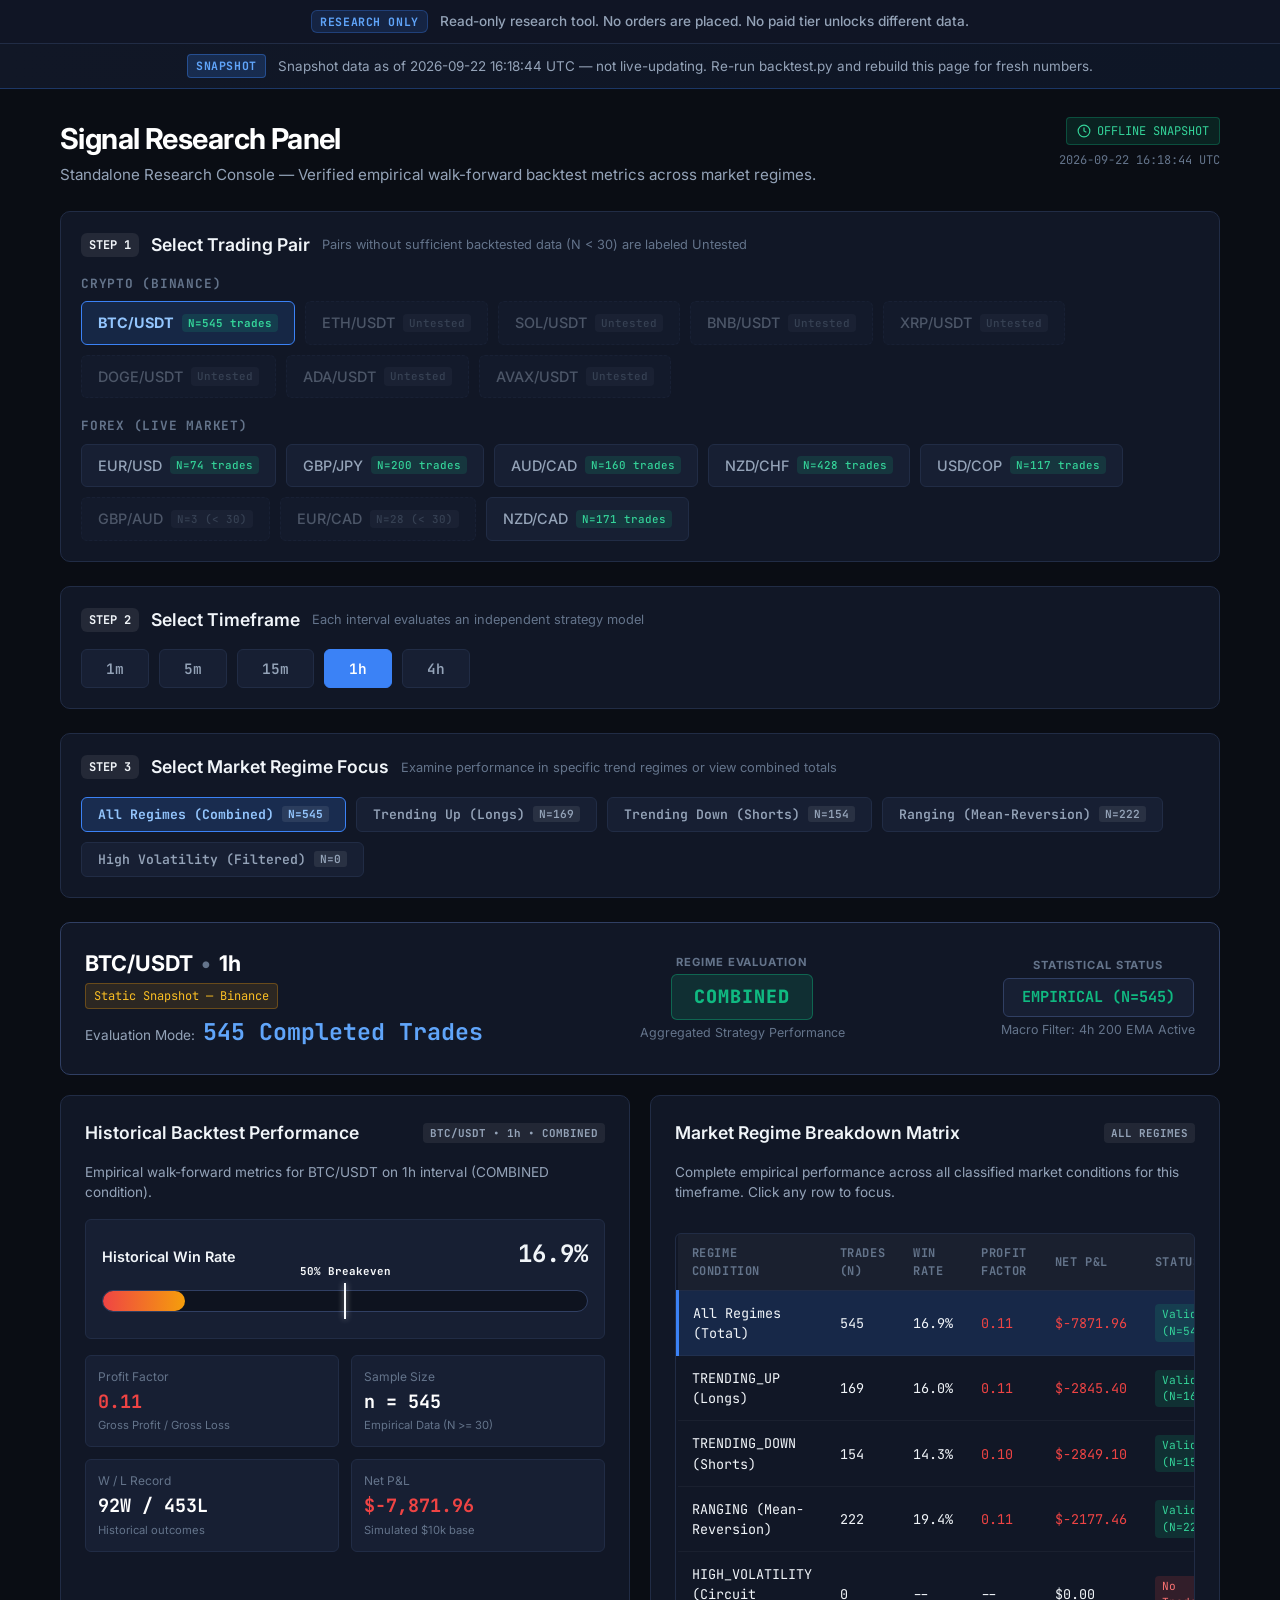
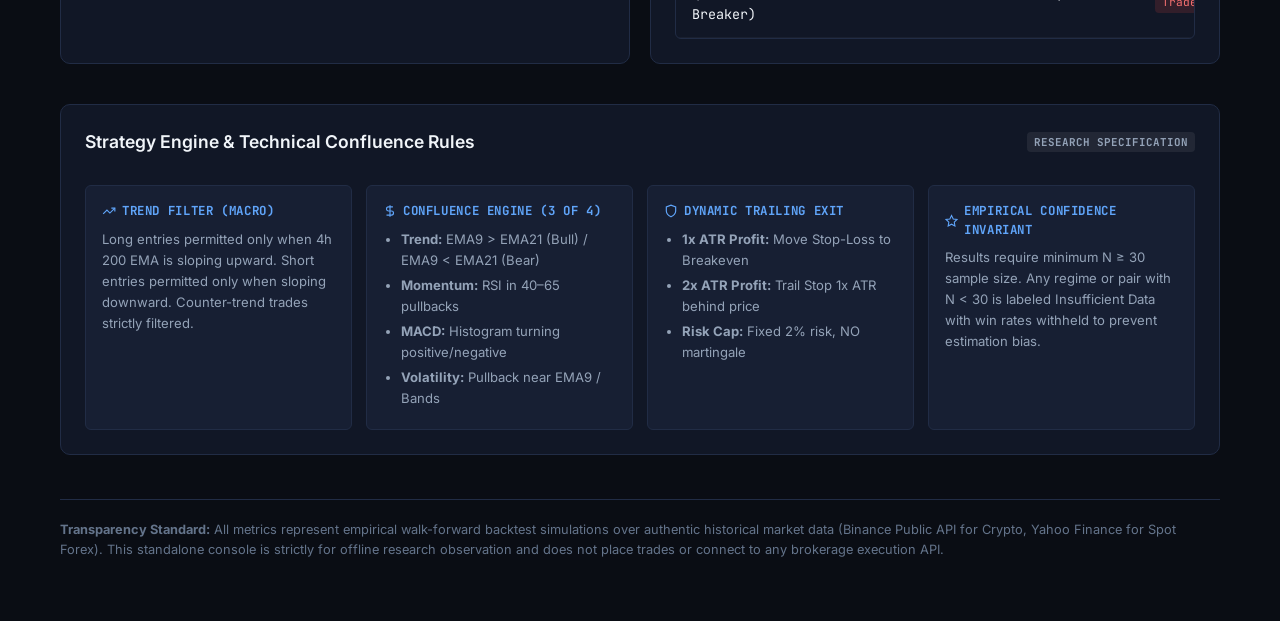
==== commit 3aa3a53a: "Deploy signal-only forex API" ====
--- a/static_app/index.html
+++ b/static_app/index.html
@@ -739,6 +739,146 @@
   color: #34d399;
 }
 
+.pip-tag {
+  font-family: var(--font-mono);
+  font-size: 0.75rem;
+  color: var(--text-muted);
+  font-weight: 500;
+  margin-left: 4px;
+}
+
+/* ==========================================================================
+   Session Tags & Confidence Pill
+   ========================================================================== */
+.tag-row {
+  display: flex;
+  flex-wrap: wrap;
+  align-items: center;
+  gap: 8px;
+  margin-top: 4px;
+}
+
+.session-tag {
+  font-family: var(--font-mono);
+  font-size: 0.72rem;
+  font-weight: 600;
+  padding: 3px 8px;
+  border-radius: var(--radius-sm);
+  letter-spacing: 0.04em;
+}
+
+.session-tag.active-session {
+  background: rgba(16, 185, 129, 0.15);
+  color: #34d399;
+  border: 1px solid rgba(16, 185, 129, 0.3);
+}
+
+.session-tag.rollover-session {
+  background: rgba(239, 68, 68, 0.15);
+  color: #f87171;
+  border: 1px solid rgba(239, 68, 68, 0.3);
+}
+
+.session-tag.quiet-session {
+  background: rgba(59, 130, 246, 0.15);
+  color: #60a5fa;
+  border: 1px solid rgba(59, 130, 246, 0.3);
+}
+
+.confidence-pill {
+  display: inline-flex;
+  align-items: center;
+  gap: 6px;
+  background: var(--bg-card-sub);
+  border: 1px solid var(--border-subtle);
+  padding: 4px 10px;
+  border-radius: 20px;
+  font-size: 0.82rem;
+  margin-top: 6px;
+}
+
+.conf-title {
+  color: var(--text-muted);
+  font-size: 0.75rem;
+  text-transform: uppercase;
+  font-weight: 600;
+}
+
+.conf-denom {
+  color: var(--text-muted);
+  font-size: 0.75rem;
+}
+
+.conf-tier {
+  font-weight: 700;
+  font-size: 0.75rem;
+  letter-spacing: 0.04em;
+}
+
+.conf-tier.tier-high {
+  color: #10b981;
+}
+
+.conf-tier.tier-medium {
+  color: #f59e0b;
+}
+
+.conf-tier.tier-low {
+  color: #94a3b8;
+}
+
+/* ==========================================================================
+   Confidence Factors Breakdown Box
+   ========================================================================== */
+.confidence-factors-box {
+  margin-top: 14px;
+  background: rgba(10, 13, 20, 0.6);
+  border: 1px solid var(--border-subtle);
+  border-radius: var(--radius-md);
+  padding: 12px 16px;
+}
+
+.factors-header {
+  margin-bottom: 8px;
+}
+
+.factors-title {
+  font-size: 0.78rem;
+  font-weight: 700;
+  color: var(--text-secondary);
+  text-transform: uppercase;
+  letter-spacing: 0.05em;
+}
+
+.factors-list {
+  list-style: none;
+  display: flex;
+  flex-direction: column;
+  gap: 6px;
+}
+
+.factors-list li {
+  font-size: 0.8rem;
+  line-height: 1.4;
+  padding: 4px 8px;
+  border-radius: var(--radius-sm);
+}
+
+.factors-list li.factor-passed {
+  color: #34d399;
+  background: rgba(16, 185, 129, 0.08);
+}
+
+.factors-list li.factor-failed {
+  color: #f87171;
+  background: rgba(239, 68, 68, 0.08);
+}
+
+.factors-list li.factor-neutral {
+  color: var(--text-secondary);
+  background: rgba(148, 163, 184, 0.05);
+}
+
 /* ==========================================================================
    Footer
    ========================================================================== */
@@ -981,7 +1121,7 @@
   <!-- Static Snapshot Notice Note (Requirement 5) -->
   <div class="snapshot-notice-banner">
     <span class="snapshot-badge">SNAPSHOT</span>
-    <span>Snapshot data as of 2026-09-19 13:57:15 UTC — not live-updating. Re-run backtest.py and rebuild this page for fresh numbers.</span>
+    <span>Snapshot data as of 2026-09-22 16:18:44 UTC — not live-updating. Re-run backtest.py and rebuild this page for fresh numbers.</span>
   </div>
 
   <main class="app-container">
@@ -999,7 +1139,7 @@
           </svg>
           <span>OFFLINE SNAPSHOT</span>
         </span>
-        <span class="timestamp-label">2026-09-19 13:57:15 UTC</span>
+        <span class="timestamp-label">2026-09-22 16:18:44 UTC</span>
       </div>
     </section>
 
@@ -1638,6 +1778,36 @@
         "pair": "EUR/USD",
         "timeframe": "1h",
         "regime": "TRENDING_UP",
+        "trades": 11,
+        "sample_size": 11,
+        "wins": 6,
+        "losses": 5,
+        "win_rate": null,
+        "raw_win_rate": 54.55,
+        "profit_factor": null,
+        "raw_profit_factor": 0.45,
+        "net_pnl": -221.4,
+        "insufficient_data": true
+      },
+      "TRENDING_DOWN": {
+        "pair": "EUR/USD",
+        "timeframe": "1h",
+        "regime": "TRENDING_DOWN",
+        "trades": 3,
+        "sample_size": 3,
+        "wins": 2,
+        "losses": 1,
+        "win_rate": null,
+        "raw_win_rate": 66.67,
+        "profit_factor": null,
+        "raw_profit_factor": 0.92,
+        "net_pnl": -8.12,
+        "insufficient_data": true
+      },
+      "RANGING": {
+        "pair": "EUR/USD",
+        "timeframe": "1h",
+        "regime": "RANGING",
         "trades": 0,
         "sample_size": 0,
         "wins": 0,
@@ -1649,50 +1819,50 @@
         "net_pnl": 0.0,
         "insufficient_data": true
       },
-      "TRENDING_DOWN": {
+      "_overall": {
         "pair": "EUR/USD",
         "timeframe": "1h",
-        "regime": "TRENDING_DOWN",
-        "trades": 4,
-        "sample_size": 4,
-        "wins": 0,
-        "losses": 4,
-        "win_rate": null,
-        "raw_win_rate": 0.0,
-        "profit_factor": null,
-        "raw_profit_factor": 0.0,
-        "net_pnl": -21.24,
-        "insufficient_data": true
-      },
-      "RANGING": {
+        "regime": "_overall",
+        "trades": 14,
+        "sample_size": 14,
+        "wins": 8,
+        "losses": 6,
+        "win_rate": null,
+        "raw_win_rate": 57.14,
+        "profit_factor": null,
+        "raw_profit_factor": 0.55,
+        "net_pnl": -229.52,
+        "insufficient_data": true
+      },
+      "_out_of_sample": {
         "pair": "EUR/USD",
         "timeframe": "1h",
-        "regime": "RANGING",
-        "trades": 6,
-        "sample_size": 6,
-        "wins": 2,
-        "losses": 4,
-        "win_rate": null,
-        "raw_win_rate": 33.33,
-        "profit_factor": null,
-        "raw_profit_factor": 0.16,
-        "net_pnl": -27.72,
+        "regime": "_out_of_sample",
+        "trades": 7,
+        "sample_size": 7,
+        "wins": 4,
+        "losses": 3,
+        "win_rate": null,
+        "raw_win_rate": 57.14,
+        "profit_factor": null,
+        "raw_profit_factor": 0.57,
+        "net_pnl": -127.76,
         "insufficient_data": true
       },
       "COMBINED": {
         "pair": "EUR/USD",
         "timeframe": "1h",
         "regime": "COMBINED",
-        "trades": 10,
-        "sample_size": 10,
-        "wins": 2,
-        "losses": 8,
-        "win_rate": null,
-        "raw_win_rate": 20.0,
-        "profit_factor": null,
+        "trades": 35,
+        "sample_size": 35,
+        "wins": 20,
+        "losses": 15,
+        "win_rate": 57.14,
+        "raw_win_rate": 57.14,
+        "profit_factor": 0.09,
         "raw_profit_factor": 0.09,
-        "net_pnl": -48.96,
-        "insufficient_data": true
+        "net_pnl": -586.8,
+        "insufficient_data": false
       }
     },
     "4h": {
@@ -1700,60 +1870,90 @@
         "pair": "EUR/USD",
         "timeframe": "4h",
         "regime": "TRENDING_UP",
-        "trades": 27,
-        "sample_size": 27,
-        "wins": 6,
-        "losses": 21,
-        "win_rate": null,
-        "raw_win_rate": 22.22,
-        "profit_factor": null,
-        "raw_profit_factor": 0.18,
-        "net_pnl": -143.63,
+        "trades": 8,
+        "sample_size": 8,
+        "wins": 7,
+        "losses": 1,
+        "win_rate": null,
+        "raw_win_rate": 87.5,
+        "profit_factor": null,
+        "raw_profit_factor": 0.89,
+        "net_pnl": -10.94,
         "insufficient_data": true
       },
       "TRENDING_DOWN": {
         "pair": "EUR/USD",
         "timeframe": "4h",
         "regime": "TRENDING_DOWN",
-        "trades": 35,
-        "sample_size": 35,
-        "wins": 3,
-        "losses": 32,
-        "win_rate": 8.57,
-        "raw_win_rate": 8.57,
-        "profit_factor": 0.03,
-        "raw_profit_factor": 0.03,
-        "net_pnl": -452.84,
-        "insufficient_data": false
+        "trades": 12,
+        "sample_size": 12,
+        "wins": 4,
+        "losses": 8,
+        "win_rate": null,
+        "raw_win_rate": 33.33,
+        "profit_factor": null,
+        "raw_profit_factor": 0.14,
+        "net_pnl": -571.54,
+        "insufficient_data": true
       },
       "RANGING": {
         "pair": "EUR/USD",
         "timeframe": "4h",
         "regime": "RANGING",
-        "trades": 12,
-        "sample_size": 12,
+        "trades": 1,
+        "sample_size": 1,
         "wins": 0,
-        "losses": 12,
+        "losses": 1,
         "win_rate": null,
         "raw_win_rate": 0.0,
         "profit_factor": null,
         "raw_profit_factor": 0.0,
-        "net_pnl": -142.05,
+        "net_pnl": -97.21,
+        "insufficient_data": true
+      },
+      "_overall": {
+        "pair": "EUR/USD",
+        "timeframe": "4h",
+        "regime": "_overall",
+        "trades": 21,
+        "sample_size": 21,
+        "wins": 11,
+        "losses": 10,
+        "win_rate": null,
+        "raw_win_rate": 52.38,
+        "profit_factor": null,
+        "raw_profit_factor": 0.21,
+        "net_pnl": -679.69,
+        "insufficient_data": true
+      },
+      "_out_of_sample": {
+        "pair": "EUR/USD",
+        "timeframe": "4h",
+        "regime": "_out_of_sample",
+        "trades": 4,
+        "sample_size": 4,
+        "wins": 3,
+        "losses": 1,
+        "win_rate": null,
+        "raw_win_rate": 75.0,
+        "profit_factor": null,
+        "raw_profit_factor": 11.19,
+        "net_pnl": 39.14,
         "insufficient_data": true
       },
       "COMBINED": {
         "pair": "EUR/USD",
         "timeframe": "4h",
         "regime": "COMBINED",
-        "trades": 74,
-        "sample_size": 74,
-        "wins": 9,
-        "losses": 65,
-        "win_rate": 12.16,
-        "raw_win_rate": 12.16,
+        "trades": 46,
+        "sample_size": 46,
+        "wins": 25,
+        "losses": 21,
+        "win_rate": 54.35,
+        "raw_win_rate": 54.35,
         "profit_factor": 0.06,
         "raw_profit_factor": 0.06,
-        "net_pnl": -738.52,
+        "net_pnl": -1320.24,
         "insufficient_data": false
       }
     }
@@ -2636,6 +2836,1122 @@
         "profit_factor": 0.28,
         "raw_profit_factor": 0.28,
         "net_pnl": -1603.95,
+        "insufficient_data": false
+      }
+    }
+  },
+  "GBP/USD": {
+    "1h": {
+      "TRENDING_UP": {
+        "pair": "GBP/USD",
+        "timeframe": "1h",
+        "regime": "TRENDING_UP",
+        "trades": 10,
+        "sample_size": 10,
+        "wins": 6,
+        "losses": 4,
+        "win_rate": null,
+        "raw_win_rate": 60.0,
+        "profit_factor": null,
+        "raw_profit_factor": 0.38,
+        "net_pnl": -256.86,
+        "insufficient_data": true
+      },
+      "TRENDING_DOWN": {
+        "pair": "GBP/USD",
+        "timeframe": "1h",
+        "regime": "TRENDING_DOWN",
+        "trades": 5,
+        "sample_size": 5,
+        "wins": 2,
+        "losses": 3,
+        "win_rate": null,
+        "raw_win_rate": 40.0,
+        "profit_factor": null,
+        "raw_profit_factor": 0.09,
+        "net_pnl": -116.98,
+        "insufficient_data": true
+      },
+      "RANGING": {
+        "pair": "GBP/USD",
+        "timeframe": "1h",
+        "regime": "RANGING",
+        "trades": 1,
+        "sample_size": 1,
+        "wins": 0,
+        "losses": 1,
+        "win_rate": null,
+        "raw_win_rate": 0.0,
+        "profit_factor": null,
+        "raw_profit_factor": 0.0,
+        "net_pnl": -2.44,
+        "insufficient_data": true
+      },
+      "_overall": {
+        "pair": "GBP/USD",
+        "timeframe": "1h",
+        "regime": "_overall",
+        "trades": 16,
+        "sample_size": 16,
+        "wins": 8,
+        "losses": 8,
+        "win_rate": null,
+        "raw_win_rate": 50.0,
+        "profit_factor": null,
+        "raw_profit_factor": 0.31,
+        "net_pnl": -376.28,
+        "insufficient_data": true
+      },
+      "_out_of_sample": {
+        "pair": "GBP/USD",
+        "timeframe": "1h",
+        "regime": "_out_of_sample",
+        "trades": 5,
+        "sample_size": 5,
+        "wins": 2,
+        "losses": 3,
+        "win_rate": null,
+        "raw_win_rate": 40.0,
+        "profit_factor": null,
+        "raw_profit_factor": 0.09,
+        "net_pnl": -113.89,
+        "insufficient_data": true
+      },
+      "COMBINED": {
+        "pair": "GBP/USD",
+        "timeframe": "1h",
+        "regime": "COMBINED",
+        "trades": 37,
+        "sample_size": 37,
+        "wins": 18,
+        "losses": 19,
+        "win_rate": 48.65,
+        "raw_win_rate": 48.65,
+        "profit_factor": 0.0,
+        "raw_profit_factor": 0.0,
+        "net_pnl": -866.45,
+        "insufficient_data": false
+      }
+    },
+    "4h": {
+      "TRENDING_UP": {
+        "pair": "GBP/USD",
+        "timeframe": "4h",
+        "regime": "TRENDING_UP",
+        "trades": 11,
+        "sample_size": 11,
+        "wins": 6,
+        "losses": 5,
+        "win_rate": null,
+        "raw_win_rate": 54.55,
+        "profit_factor": null,
+        "raw_profit_factor": 0.22,
+        "net_pnl": -327.85,
+        "insufficient_data": true
+      },
+      "TRENDING_DOWN": {
+        "pair": "GBP/USD",
+        "timeframe": "4h",
+        "regime": "TRENDING_DOWN",
+        "trades": 12,
+        "sample_size": 12,
+        "wins": 7,
+        "losses": 5,
+        "win_rate": null,
+        "raw_win_rate": 58.33,
+        "profit_factor": null,
+        "raw_profit_factor": 0.9,
+        "net_pnl": -54.82,
+        "insufficient_data": true
+      },
+      "RANGING": {
+        "pair": "GBP/USD",
+        "timeframe": "4h",
+        "regime": "RANGING",
+        "trades": 0,
+        "sample_size": 0,
+        "wins": 0,
+        "losses": 0,
+        "win_rate": null,
+        "raw_win_rate": 0.0,
+        "profit_factor": null,
+        "raw_profit_factor": 0.0,
+        "net_pnl": 0.0,
+        "insufficient_data": true
+      },
+      "_overall": {
+        "pair": "GBP/USD",
+        "timeframe": "4h",
+        "regime": "_overall",
+        "trades": 23,
+        "sample_size": 23,
+        "wins": 13,
+        "losses": 10,
+        "win_rate": null,
+        "raw_win_rate": 56.52,
+        "profit_factor": null,
+        "raw_profit_factor": 0.59,
+        "net_pnl": -382.67,
+        "insufficient_data": true
+      },
+      "_out_of_sample": {
+        "pair": "GBP/USD",
+        "timeframe": "4h",
+        "regime": "_out_of_sample",
+        "trades": 10,
+        "sample_size": 10,
+        "wins": 6,
+        "losses": 4,
+        "win_rate": null,
+        "raw_win_rate": 60.0,
+        "profit_factor": null,
+        "raw_profit_factor": 0.86,
+        "net_pnl": -53.5,
+        "insufficient_data": true
+      },
+      "COMBINED": {
+        "pair": "GBP/USD",
+        "timeframe": "4h",
+        "regime": "COMBINED",
+        "trades": 56,
+        "sample_size": 56,
+        "wins": 32,
+        "losses": 24,
+        "win_rate": 57.14,
+        "raw_win_rate": 57.14,
+        "profit_factor": 0.0,
+        "raw_profit_factor": 0.0,
+        "net_pnl": -818.84,
+        "insufficient_data": false
+      }
+    }
+  },
+  "USD/JPY": {
+    "1h": {
+      "TRENDING_UP": {
+        "pair": "USD/JPY",
+        "timeframe": "1h",
+        "regime": "TRENDING_UP",
+        "trades": 2,
+        "sample_size": 2,
+        "wins": 0,
+        "losses": 2,
+        "win_rate": null,
+        "raw_win_rate": 0.0,
+        "profit_factor": null,
+        "raw_profit_factor": 0.0,
+        "net_pnl": -128.2,
+        "insufficient_data": true
+      },
+      "TRENDING_DOWN": {
+        "pair": "USD/JPY",
+        "timeframe": "1h",
+        "regime": "TRENDING_DOWN",
+        "trades": 17,
+        "sample_size": 17,
+        "wins": 6,
+        "losses": 11,
+        "win_rate": null,
+        "raw_win_rate": 35.29,
+        "profit_factor": null,
+        "raw_profit_factor": 0.02,
+        "net_pnl": -527.46,
+        "insufficient_data": true
+      },
+      "RANGING": {
+        "pair": "USD/JPY",
+        "timeframe": "1h",
+        "regime": "RANGING",
+        "trades": 2,
+        "sample_size": 2,
+        "wins": 2,
+        "losses": 0,
+        "win_rate": null,
+        "raw_win_rate": 100.0,
+        "profit_factor": null,
+        "raw_profit_factor": 999.0,
+        "net_pnl": 64.39,
+        "insufficient_data": true
+      },
+      "_overall": {
+        "pair": "USD/JPY",
+        "timeframe": "1h",
+        "regime": "_overall",
+        "trades": 21,
+        "sample_size": 21,
+        "wins": 8,
+        "losses": 13,
+        "win_rate": null,
+        "raw_win_rate": 38.1,
+        "profit_factor": null,
+        "raw_profit_factor": 0.11,
+        "net_pnl": -591.27,
+        "insufficient_data": true
+      },
+      "_out_of_sample": {
+        "pair": "USD/JPY",
+        "timeframe": "1h",
+        "regime": "_out_of_sample",
+        "trades": 8,
+        "sample_size": 8,
+        "wins": 3,
+        "losses": 5,
+        "win_rate": null,
+        "raw_win_rate": 37.5,
+        "profit_factor": null,
+        "raw_profit_factor": 0.02,
+        "net_pnl": -177.2,
+        "insufficient_data": true
+      },
+      "COMBINED": {
+        "pair": "USD/JPY",
+        "timeframe": "1h",
+        "regime": "COMBINED",
+        "trades": 50,
+        "sample_size": 50,
+        "wins": 19,
+        "losses": 31,
+        "win_rate": 38.0,
+        "raw_win_rate": 38.0,
+        "profit_factor": 0.0,
+        "raw_profit_factor": 0.0,
+        "net_pnl": -1359.74,
+        "insufficient_data": false
+      }
+    },
+    "4h": {
+      "TRENDING_UP": {
+        "pair": "USD/JPY",
+        "timeframe": "4h",
+        "regime": "TRENDING_UP",
+        "trades": 11,
+        "sample_size": 11,
+        "wins": 9,
+        "losses": 2,
+        "win_rate": null,
+        "raw_win_rate": 81.82,
+        "profit_factor": null,
+        "raw_profit_factor": 2.72,
+        "net_pnl": 177.94,
+        "insufficient_data": true
+      },
+      "TRENDING_DOWN": {
+        "pair": "USD/JPY",
+        "timeframe": "4h",
+        "regime": "TRENDING_DOWN",
+        "trades": 6,
+        "sample_size": 6,
+        "wins": 1,
+        "losses": 5,
+        "win_rate": null,
+        "raw_win_rate": 16.67,
+        "profit_factor": null,
+        "raw_profit_factor": 0.0,
+        "net_pnl": -422.16,
+        "insufficient_data": true
+      },
+      "RANGING": {
+        "pair": "USD/JPY",
+        "timeframe": "4h",
+        "regime": "RANGING",
+        "trades": 2,
+        "sample_size": 2,
+        "wins": 1,
+        "losses": 1,
+        "win_rate": null,
+        "raw_win_rate": 50.0,
+        "profit_factor": null,
+        "raw_profit_factor": 0.29,
+        "net_pnl": -15.89,
+        "insufficient_data": true
+      },
+      "_overall": {
+        "pair": "USD/JPY",
+        "timeframe": "4h",
+        "regime": "_overall",
+        "trades": 19,
+        "sample_size": 19,
+        "wins": 11,
+        "losses": 8,
+        "win_rate": null,
+        "raw_win_rate": 57.89,
+        "profit_factor": null,
+        "raw_profit_factor": 0.53,
+        "net_pnl": -260.11,
+        "insufficient_data": true
+      },
+      "_out_of_sample": {
+        "pair": "USD/JPY",
+        "timeframe": "4h",
+        "regime": "_out_of_sample",
+        "trades": 8,
+        "sample_size": 8,
+        "wins": 4,
+        "losses": 4,
+        "win_rate": null,
+        "raw_win_rate": 50.0,
+        "profit_factor": null,
+        "raw_profit_factor": 0.09,
+        "net_pnl": -301.31,
+        "insufficient_data": true
+      },
+      "COMBINED": {
+        "pair": "USD/JPY",
+        "timeframe": "4h",
+        "regime": "COMBINED",
+        "trades": 46,
+        "sample_size": 46,
+        "wins": 26,
+        "losses": 20,
+        "win_rate": 56.52,
+        "raw_win_rate": 56.52,
+        "profit_factor": 0.0,
+        "raw_profit_factor": 0.0,
+        "net_pnl": -821.53,
+        "insufficient_data": false
+      }
+    }
+  },
+  "USD/CHF": {
+    "1h": {
+      "TRENDING_UP": {
+        "pair": "USD/CHF",
+        "timeframe": "1h",
+        "regime": "TRENDING_UP",
+        "trades": 7,
+        "sample_size": 7,
+        "wins": 3,
+        "losses": 4,
+        "win_rate": null,
+        "raw_win_rate": 42.86,
+        "profit_factor": null,
+        "raw_profit_factor": 0.19,
+        "net_pnl": -285.81,
+        "insufficient_data": true
+      },
+      "TRENDING_DOWN": {
+        "pair": "USD/CHF",
+        "timeframe": "1h",
+        "regime": "TRENDING_DOWN",
+        "trades": 9,
+        "sample_size": 9,
+        "wins": 2,
+        "losses": 7,
+        "win_rate": null,
+        "raw_win_rate": 22.22,
+        "profit_factor": null,
+        "raw_profit_factor": 0.05,
+        "net_pnl": -433.15,
+        "insufficient_data": true
+      },
+      "RANGING": {
+        "pair": "USD/CHF",
+        "timeframe": "1h",
+        "regime": "RANGING",
+        "trades": 2,
+        "sample_size": 2,
+        "wins": 0,
+        "losses": 2,
+        "win_rate": null,
+        "raw_win_rate": 0.0,
+        "profit_factor": null,
+        "raw_profit_factor": 0.0,
+        "net_pnl": -136.3,
+        "insufficient_data": true
+      },
+      "_overall": {
+        "pair": "USD/CHF",
+        "timeframe": "1h",
+        "regime": "_overall",
+        "trades": 18,
+        "sample_size": 18,
+        "wins": 5,
+        "losses": 13,
+        "win_rate": null,
+        "raw_win_rate": 27.78,
+        "profit_factor": null,
+        "raw_profit_factor": 0.09,
+        "net_pnl": -855.26,
+        "insufficient_data": true
+      },
+      "_out_of_sample": {
+        "pair": "USD/CHF",
+        "timeframe": "1h",
+        "regime": "_out_of_sample",
+        "trades": 4,
+        "sample_size": 4,
+        "wins": 2,
+        "losses": 2,
+        "win_rate": null,
+        "raw_win_rate": 50.0,
+        "profit_factor": null,
+        "raw_profit_factor": 0.8,
+        "net_pnl": -16.36,
+        "insufficient_data": true
+      },
+      "COMBINED": {
+        "pair": "USD/CHF",
+        "timeframe": "1h",
+        "regime": "COMBINED",
+        "trades": 40,
+        "sample_size": 40,
+        "wins": 12,
+        "losses": 28,
+        "win_rate": 30.0,
+        "raw_win_rate": 30.0,
+        "profit_factor": 0.0,
+        "raw_profit_factor": 0.0,
+        "net_pnl": -1726.88,
+        "insufficient_data": false
+      }
+    },
+    "4h": {
+      "TRENDING_UP": {
+        "pair": "USD/CHF",
+        "timeframe": "4h",
+        "regime": "TRENDING_UP",
+        "trades": 13,
+        "sample_size": 13,
+        "wins": 6,
+        "losses": 7,
+        "win_rate": null,
+        "raw_win_rate": 46.15,
+        "profit_factor": null,
+        "raw_profit_factor": 0.39,
+        "net_pnl": -370.66,
+        "insufficient_data": true
+      },
+      "TRENDING_DOWN": {
+        "pair": "USD/CHF",
+        "timeframe": "4h",
+        "regime": "TRENDING_DOWN",
+        "trades": 7,
+        "sample_size": 7,
+        "wins": 2,
+        "losses": 5,
+        "win_rate": null,
+        "raw_win_rate": 28.57,
+        "profit_factor": null,
+        "raw_profit_factor": 0.15,
+        "net_pnl": -423.27,
+        "insufficient_data": true
+      },
+      "RANGING": {
+        "pair": "USD/CHF",
+        "timeframe": "4h",
+        "regime": "RANGING",
+        "trades": 0,
+        "sample_size": 0,
+        "wins": 0,
+        "losses": 0,
+        "win_rate": null,
+        "raw_win_rate": 0.0,
+        "profit_factor": null,
+        "raw_profit_factor": 0.0,
+        "net_pnl": 0.0,
+        "insufficient_data": true
+      },
+      "_overall": {
+        "pair": "USD/CHF",
+        "timeframe": "4h",
+        "regime": "_overall",
+        "trades": 20,
+        "sample_size": 20,
+        "wins": 8,
+        "losses": 12,
+        "win_rate": null,
+        "raw_win_rate": 40.0,
+        "profit_factor": null,
+        "raw_profit_factor": 0.28,
+        "net_pnl": -793.93,
+        "insufficient_data": true
+      },
+      "_out_of_sample": {
+        "pair": "USD/CHF",
+        "timeframe": "4h",
+        "regime": "_out_of_sample",
+        "trades": 4,
+        "sample_size": 4,
+        "wins": 2,
+        "losses": 2,
+        "win_rate": null,
+        "raw_win_rate": 50.0,
+        "profit_factor": null,
+        "raw_profit_factor": 0.08,
+        "net_pnl": -178.28,
+        "insufficient_data": true
+      },
+      "COMBINED": {
+        "pair": "USD/CHF",
+        "timeframe": "4h",
+        "regime": "COMBINED",
+        "trades": 44,
+        "sample_size": 44,
+        "wins": 18,
+        "losses": 26,
+        "win_rate": 40.91,
+        "raw_win_rate": 40.91,
+        "profit_factor": 0.0,
+        "raw_profit_factor": 0.0,
+        "net_pnl": -1766.14,
+        "insufficient_data": false
+      }
+    }
+  },
+  "AUD/USD": {
+    "1h": {
+      "TRENDING_UP": {
+        "pair": "AUD/USD",
+        "timeframe": "1h",
+        "regime": "TRENDING_UP",
+        "trades": 15,
+        "sample_size": 15,
+        "wins": 7,
+        "losses": 8,
+        "win_rate": null,
+        "raw_win_rate": 46.67,
+        "profit_factor": null,
+        "raw_profit_factor": 0.21,
+        "net_pnl": -395.53,
+        "insufficient_data": true
+      },
+      "TRENDING_DOWN": {
+        "pair": "AUD/USD",
+        "timeframe": "1h",
+        "regime": "TRENDING_DOWN",
+        "trades": 1,
+        "sample_size": 1,
+        "wins": 1,
+        "losses": 0,
+        "win_rate": null,
+        "raw_win_rate": 100.0,
+        "profit_factor": null,
+        "raw_profit_factor": 999.0,
+        "net_pnl": 0.75,
+        "insufficient_data": true
+      },
+      "RANGING": {
+        "pair": "AUD/USD",
+        "timeframe": "1h",
+        "regime": "RANGING",
+        "trades": 2,
+        "sample_size": 2,
+        "wins": 0,
+        "losses": 2,
+        "win_rate": null,
+        "raw_win_rate": 0.0,
+        "profit_factor": null,
+        "raw_profit_factor": 0.0,
+        "net_pnl": -112.54,
+        "insufficient_data": true
+      },
+      "_overall": {
+        "pair": "AUD/USD",
+        "timeframe": "1h",
+        "regime": "_overall",
+        "trades": 18,
+        "sample_size": 18,
+        "wins": 8,
+        "losses": 10,
+        "win_rate": null,
+        "raw_win_rate": 44.44,
+        "profit_factor": null,
+        "raw_profit_factor": 0.17,
+        "net_pnl": -507.32,
+        "insufficient_data": true
+      },
+      "_out_of_sample": {
+        "pair": "AUD/USD",
+        "timeframe": "1h",
+        "regime": "_out_of_sample",
+        "trades": 3,
+        "sample_size": 3,
+        "wins": 2,
+        "losses": 1,
+        "win_rate": null,
+        "raw_win_rate": 66.67,
+        "profit_factor": null,
+        "raw_profit_factor": 0.05,
+        "net_pnl": -36.2,
+        "insufficient_data": true
+      },
+      "COMBINED": {
+        "pair": "AUD/USD",
+        "timeframe": "1h",
+        "regime": "COMBINED",
+        "trades": 39,
+        "sample_size": 39,
+        "wins": 18,
+        "losses": 21,
+        "win_rate": 46.15,
+        "raw_win_rate": 46.15,
+        "profit_factor": 0.0,
+        "raw_profit_factor": 0.0,
+        "net_pnl": -1050.84,
+        "insufficient_data": false
+      }
+    },
+    "4h": {
+      "TRENDING_UP": {
+        "pair": "AUD/USD",
+        "timeframe": "4h",
+        "regime": "TRENDING_UP",
+        "trades": 12,
+        "sample_size": 12,
+        "wins": 3,
+        "losses": 9,
+        "win_rate": null,
+        "raw_win_rate": 25.0,
+        "profit_factor": null,
+        "raw_profit_factor": 0.0,
+        "net_pnl": -342.13,
+        "insufficient_data": true
+      },
+      "TRENDING_DOWN": {
+        "pair": "AUD/USD",
+        "timeframe": "4h",
+        "regime": "TRENDING_DOWN",
+        "trades": 10,
+        "sample_size": 10,
+        "wins": 7,
+        "losses": 3,
+        "win_rate": null,
+        "raw_win_rate": 70.0,
+        "profit_factor": null,
+        "raw_profit_factor": 0.79,
+        "net_pnl": -26.54,
+        "insufficient_data": true
+      },
+      "RANGING": {
+        "pair": "AUD/USD",
+        "timeframe": "4h",
+        "regime": "RANGING",
+        "trades": 0,
+        "sample_size": 0,
+        "wins": 0,
+        "losses": 0,
+        "win_rate": null,
+        "raw_win_rate": 0.0,
+        "profit_factor": null,
+        "raw_profit_factor": 0.0,
+        "net_pnl": 0.0,
+        "insufficient_data": true
+      },
+      "_overall": {
+        "pair": "AUD/USD",
+        "timeframe": "4h",
+        "regime": "_overall",
+        "trades": 22,
+        "sample_size": 22,
+        "wins": 10,
+        "losses": 12,
+        "win_rate": null,
+        "raw_win_rate": 45.45,
+        "profit_factor": null,
+        "raw_profit_factor": 0.22,
+        "net_pnl": -368.67,
+        "insufficient_data": true
+      },
+      "_out_of_sample": {
+        "pair": "AUD/USD",
+        "timeframe": "4h",
+        "regime": "_out_of_sample",
+        "trades": 7,
+        "sample_size": 7,
+        "wins": 3,
+        "losses": 4,
+        "win_rate": null,
+        "raw_win_rate": 42.86,
+        "profit_factor": null,
+        "raw_profit_factor": 1.27,
+        "net_pnl": 6.73,
+        "insufficient_data": true
+      },
+      "COMBINED": {
+        "pair": "AUD/USD",
+        "timeframe": "4h",
+        "regime": "COMBINED",
+        "trades": 51,
+        "sample_size": 51,
+        "wins": 23,
+        "losses": 28,
+        "win_rate": 45.1,
+        "raw_win_rate": 45.1,
+        "profit_factor": 0.0,
+        "raw_profit_factor": 0.0,
+        "net_pnl": -730.61,
+        "insufficient_data": false
+      }
+    }
+  },
+  "USD/CAD": {
+    "1h": {
+      "TRENDING_UP": {
+        "pair": "USD/CAD",
+        "timeframe": "1h",
+        "regime": "TRENDING_UP",
+        "trades": 7,
+        "sample_size": 7,
+        "wins": 5,
+        "losses": 2,
+        "win_rate": null,
+        "raw_win_rate": 71.43,
+        "profit_factor": null,
+        "raw_profit_factor": 0.86,
+        "net_pnl": -14.52,
+        "insufficient_data": true
+      },
+      "TRENDING_DOWN": {
+        "pair": "USD/CAD",
+        "timeframe": "1h",
+        "regime": "TRENDING_DOWN",
+        "trades": 10,
+        "sample_size": 10,
+        "wins": 7,
+        "losses": 3,
+        "win_rate": null,
+        "raw_win_rate": 70.0,
+        "profit_factor": null,
+        "raw_profit_factor": 0.87,
+        "net_pnl": -27.08,
+        "insufficient_data": true
+      },
+      "RANGING": {
+        "pair": "USD/CAD",
+        "timeframe": "1h",
+        "regime": "RANGING",
+        "trades": 0,
+        "sample_size": 0,
+        "wins": 0,
+        "losses": 0,
+        "win_rate": null,
+        "raw_win_rate": 0.0,
+        "profit_factor": null,
+        "raw_profit_factor": 0.0,
+        "net_pnl": 0.0,
+        "insufficient_data": true
+      },
+      "_overall": {
+        "pair": "USD/CAD",
+        "timeframe": "1h",
+        "regime": "_overall",
+        "trades": 17,
+        "sample_size": 17,
+        "wins": 12,
+        "losses": 5,
+        "win_rate": null,
+        "raw_win_rate": 70.59,
+        "profit_factor": null,
+        "raw_profit_factor": 0.87,
+        "net_pnl": -41.6,
+        "insufficient_data": true
+      },
+      "_out_of_sample": {
+        "pair": "USD/CAD",
+        "timeframe": "1h",
+        "regime": "_out_of_sample",
+        "trades": 9,
+        "sample_size": 9,
+        "wins": 8,
+        "losses": 1,
+        "win_rate": null,
+        "raw_win_rate": 88.89,
+        "profit_factor": null,
+        "raw_profit_factor": 49.47,
+        "net_pnl": 200.67,
+        "insufficient_data": true
+      },
+      "COMBINED": {
+        "pair": "USD/CAD",
+        "timeframe": "1h",
+        "regime": "COMBINED",
+        "trades": 43,
+        "sample_size": 43,
+        "wins": 32,
+        "losses": 11,
+        "win_rate": 74.42,
+        "raw_win_rate": 74.42,
+        "profit_factor": 0.0,
+        "raw_profit_factor": 0.0,
+        "net_pnl": 117.47,
+        "insufficient_data": false
+      }
+    },
+    "4h": {
+      "TRENDING_UP": {
+        "pair": "USD/CAD",
+        "timeframe": "4h",
+        "regime": "TRENDING_UP",
+        "trades": 17,
+        "sample_size": 17,
+        "wins": 10,
+        "losses": 7,
+        "win_rate": null,
+        "raw_win_rate": 58.82,
+        "profit_factor": null,
+        "raw_profit_factor": 0.28,
+        "net_pnl": -375.42,
+        "insufficient_data": true
+      },
+      "TRENDING_DOWN": {
+        "pair": "USD/CAD",
+        "timeframe": "4h",
+        "regime": "TRENDING_DOWN",
+        "trades": 12,
+        "sample_size": 12,
+        "wins": 4,
+        "losses": 8,
+        "win_rate": null,
+        "raw_win_rate": 33.33,
+        "profit_factor": null,
+        "raw_profit_factor": 0.19,
+        "net_pnl": -479.73,
+        "insufficient_data": true
+      },
+      "RANGING": {
+        "pair": "USD/CAD",
+        "timeframe": "4h",
+        "regime": "RANGING",
+        "trades": 1,
+        "sample_size": 1,
+        "wins": 0,
+        "losses": 1,
+        "win_rate": null,
+        "raw_win_rate": 0.0,
+        "profit_factor": null,
+        "raw_profit_factor": 0.0,
+        "net_pnl": -35.25,
+        "insufficient_data": true
+      },
+      "_overall": {
+        "pair": "USD/CAD",
+        "timeframe": "4h",
+        "regime": "_overall",
+        "trades": 30,
+        "sample_size": 30,
+        "wins": 14,
+        "losses": 16,
+        "win_rate": 46.67,
+        "raw_win_rate": 46.67,
+        "profit_factor": 0.23,
+        "raw_profit_factor": 0.23,
+        "net_pnl": -890.4,
+        "insufficient_data": false
+      },
+      "_out_of_sample": {
+        "pair": "USD/CAD",
+        "timeframe": "4h",
+        "regime": "_out_of_sample",
+        "trades": 8,
+        "sample_size": 8,
+        "wins": 4,
+        "losses": 4,
+        "win_rate": null,
+        "raw_win_rate": 50.0,
+        "profit_factor": null,
+        "raw_profit_factor": 0.23,
+        "net_pnl": -176.01,
+        "insufficient_data": true
+      },
+      "COMBINED": {
+        "pair": "USD/CAD",
+        "timeframe": "4h",
+        "regime": "COMBINED",
+        "trades": 68,
+        "sample_size": 68,
+        "wins": 32,
+        "losses": 36,
+        "win_rate": 47.06,
+        "raw_win_rate": 47.06,
+        "profit_factor": 0.0,
+        "raw_profit_factor": 0.0,
+        "net_pnl": -1956.81,
+        "insufficient_data": false
+      }
+    }
+  },
+  "NZD/USD": {
+    "1h": {
+      "TRENDING_UP": {
+        "pair": "NZD/USD",
+        "timeframe": "1h",
+        "regime": "TRENDING_UP",
+        "trades": 7,
+        "sample_size": 7,
+        "wins": 1,
+        "losses": 6,
+        "win_rate": null,
+        "raw_win_rate": 14.29,
+        "profit_factor": null,
+        "raw_profit_factor": 0.02,
+        "net_pnl": -423.92,
+        "insufficient_data": true
+      },
+      "TRENDING_DOWN": {
+        "pair": "NZD/USD",
+        "timeframe": "1h",
+        "regime": "TRENDING_DOWN",
+        "trades": 3,
+        "sample_size": 3,
+        "wins": 1,
+        "losses": 2,
+        "win_rate": null,
+        "raw_win_rate": 33.33,
+        "profit_factor": null,
+        "raw_profit_factor": 0.15,
+        "net_pnl": -10.71,
+        "insufficient_data": true
+      },
+      "RANGING": {
+        "pair": "NZD/USD",
+        "timeframe": "1h",
+        "regime": "RANGING",
+        "trades": 1,
+        "sample_size": 1,
+        "wins": 1,
+        "losses": 0,
+        "win_rate": null,
+        "raw_win_rate": 100.0,
+        "profit_factor": null,
+        "raw_profit_factor": 999.0,
+        "net_pnl": 65.95,
+        "insufficient_data": true
+      },
+      "_overall": {
+        "pair": "NZD/USD",
+        "timeframe": "1h",
+        "regime": "_overall",
+        "trades": 11,
+        "sample_size": 11,
+        "wins": 3,
+        "losses": 8,
+        "win_rate": null,
+        "raw_win_rate": 27.27,
+        "profit_factor": null,
+        "raw_profit_factor": 0.17,
+        "net_pnl": -368.68,
+        "insufficient_data": true
+      },
+      "_out_of_sample": {
+        "pair": "NZD/USD",
+        "timeframe": "1h",
+        "regime": "_out_of_sample",
+        "trades": 3,
+        "sample_size": 3,
+        "wins": 1,
+        "losses": 2,
+        "win_rate": null,
+        "raw_win_rate": 33.33,
+        "profit_factor": null,
+        "raw_profit_factor": 0.15,
+        "net_pnl": -10.71,
+        "insufficient_data": true
+      },
+      "COMBINED": {
+        "pair": "NZD/USD",
+        "timeframe": "1h",
+        "regime": "COMBINED",
+        "trades": 25,
+        "sample_size": 25,
+        "wins": 7,
+        "losses": 18,
+        "win_rate": null,
+        "raw_win_rate": 28.0,
+        "profit_factor": null,
+        "raw_profit_factor": 0.0,
+        "net_pnl": -748.07,
+        "insufficient_data": true
+      }
+    },
+    "4h": {
+      "TRENDING_UP": {
+        "pair": "NZD/USD",
+        "timeframe": "4h",
+        "regime": "TRENDING_UP",
+        "trades": 15,
+        "sample_size": 15,
+        "wins": 4,
+        "losses": 11,
+        "win_rate": null,
+        "raw_win_rate": 26.67,
+        "profit_factor": null,
+        "raw_profit_factor": 0.0,
+        "net_pnl": -855.01,
+        "insufficient_data": true
+      },
+      "TRENDING_DOWN": {
+        "pair": "NZD/USD",
+        "timeframe": "4h",
+        "regime": "TRENDING_DOWN",
+        "trades": 19,
+        "sample_size": 19,
+        "wins": 11,
+        "losses": 8,
+        "win_rate": null,
+        "raw_win_rate": 57.89,
+        "profit_factor": null,
+        "raw_profit_factor": 0.95,
+        "net_pnl": -18.69,
+        "insufficient_data": true
+      },
+      "RANGING": {
+        "pair": "NZD/USD",
+        "timeframe": "4h",
+        "regime": "RANGING",
+        "trades": 0,
+        "sample_size": 0,
+        "wins": 0,
+        "losses": 0,
+        "win_rate": null,
+        "raw_win_rate": 0.0,
+        "profit_factor": null,
+        "raw_profit_factor": 0.0,
+        "net_pnl": 0.0,
+        "insufficient_data": true
+      },
+      "_overall": {
+        "pair": "NZD/USD",
+        "timeframe": "4h",
+        "regime": "_overall",
+        "trades": 34,
+        "sample_size": 34,
+        "wins": 15,
+        "losses": 19,
+        "win_rate": 44.12,
+        "raw_win_rate": 44.12,
+        "profit_factor": 0.27,
+        "raw_profit_factor": 0.27,
+        "net_pnl": -873.7,
+        "insufficient_data": false
+      },
+      "_out_of_sample": {
+        "pair": "NZD/USD",
+        "timeframe": "4h",
+        "regime": "_out_of_sample",
+        "trades": 13,
+        "sample_size": 13,
+        "wins": 7,
+        "losses": 6,
+        "win_rate": null,
+        "raw_win_rate": 53.85,
+        "profit_factor": null,
+        "raw_profit_factor": 0.15,
+        "net_pnl": -183.42,
+        "insufficient_data": true
+      },
+      "COMBINED": {
+        "pair": "NZD/USD",
+        "timeframe": "4h",
+        "regime": "COMBINED",
+        "trades": 81,
+        "sample_size": 81,
+        "wins": 37,
+        "losses": 44,
+        "win_rate": 45.68,
+        "raw_win_rate": 45.68,
+        "profit_factor": 0.0,
+        "raw_profit_factor": 0.0,
+        "net_pnl": -1930.82,
         "insufficient_data": false
       }
     }
@@ -2797,7 +4113,7 @@
     ]
   }
 ];
-    const SNAPSHOT_TIMESTAMP = "2026-09-19 13:57:15 UTC";
+    const SNAPSHOT_TIMESTAMP = "2026-09-22 16:18:44 UTC";
     const MIN_CONFIDENCE_TRADES = 30;
 
     document.addEventListener("DOMContentLoaded", () => {
